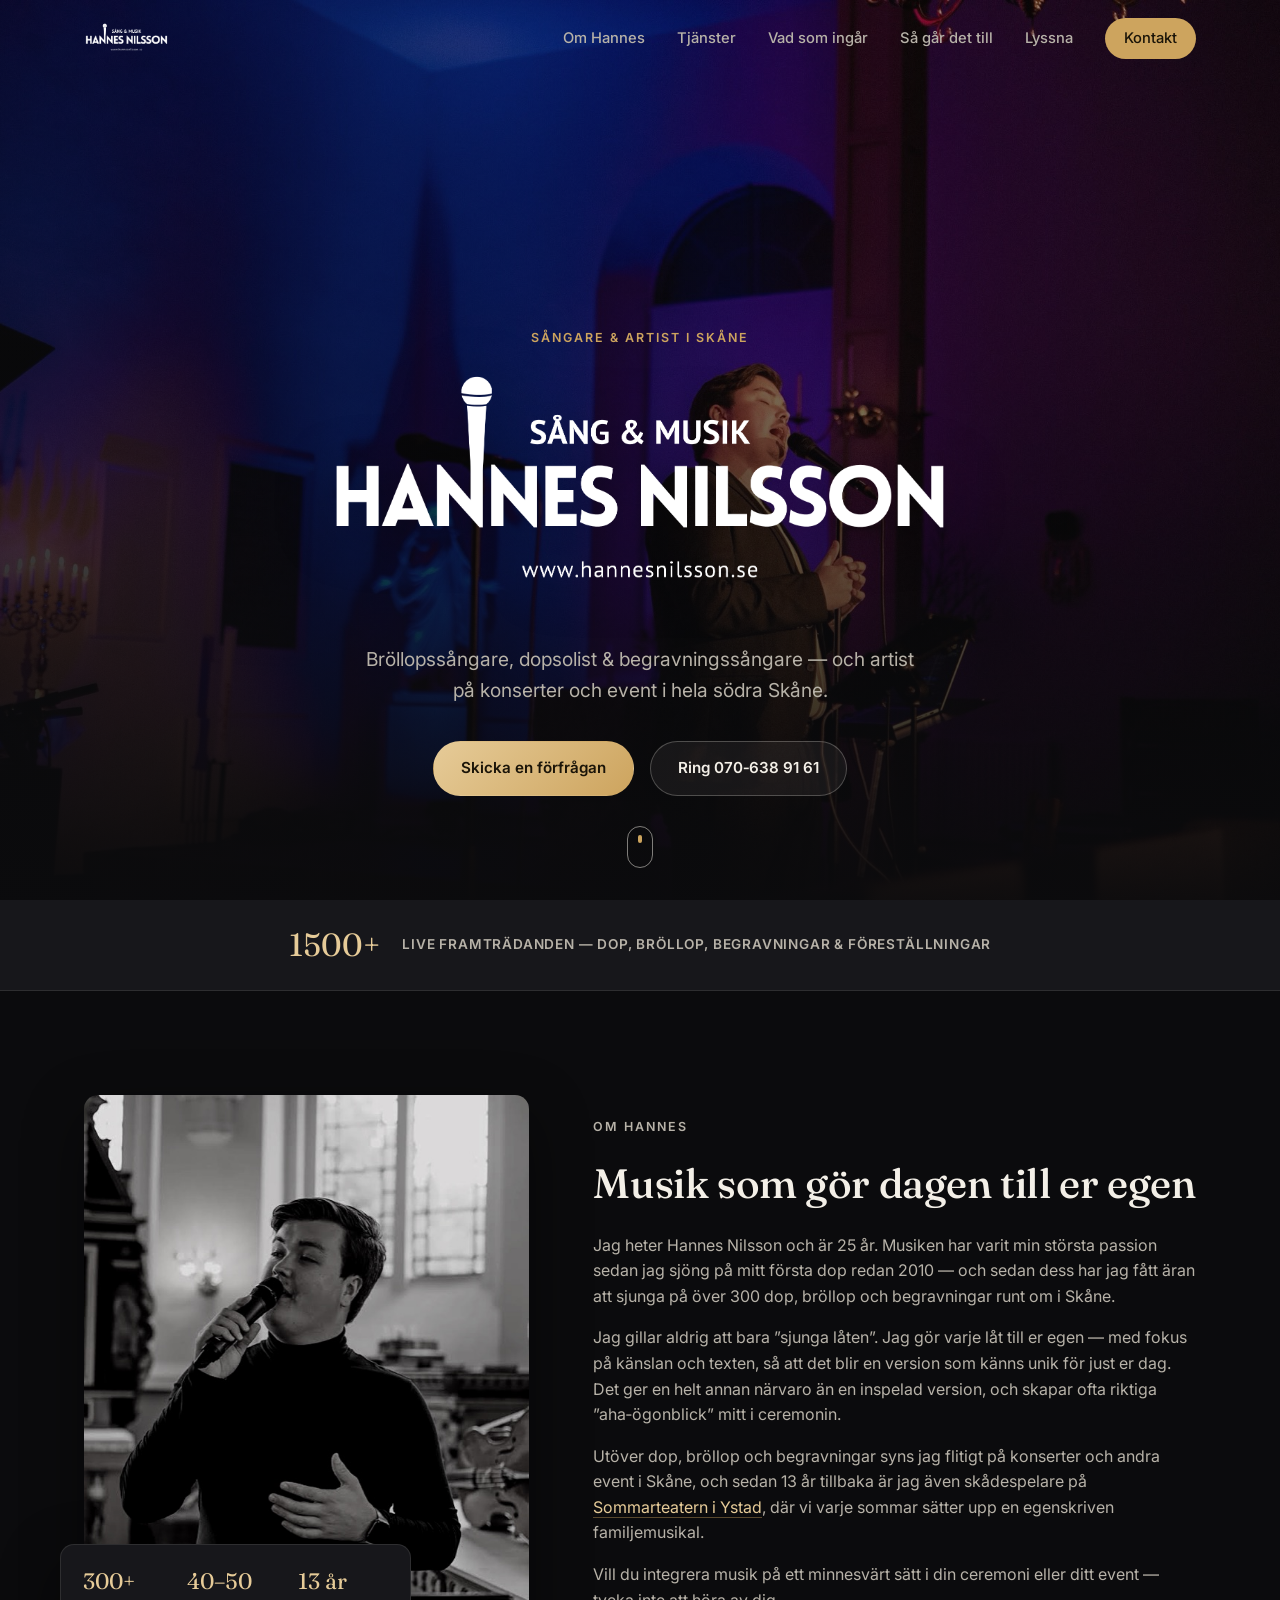
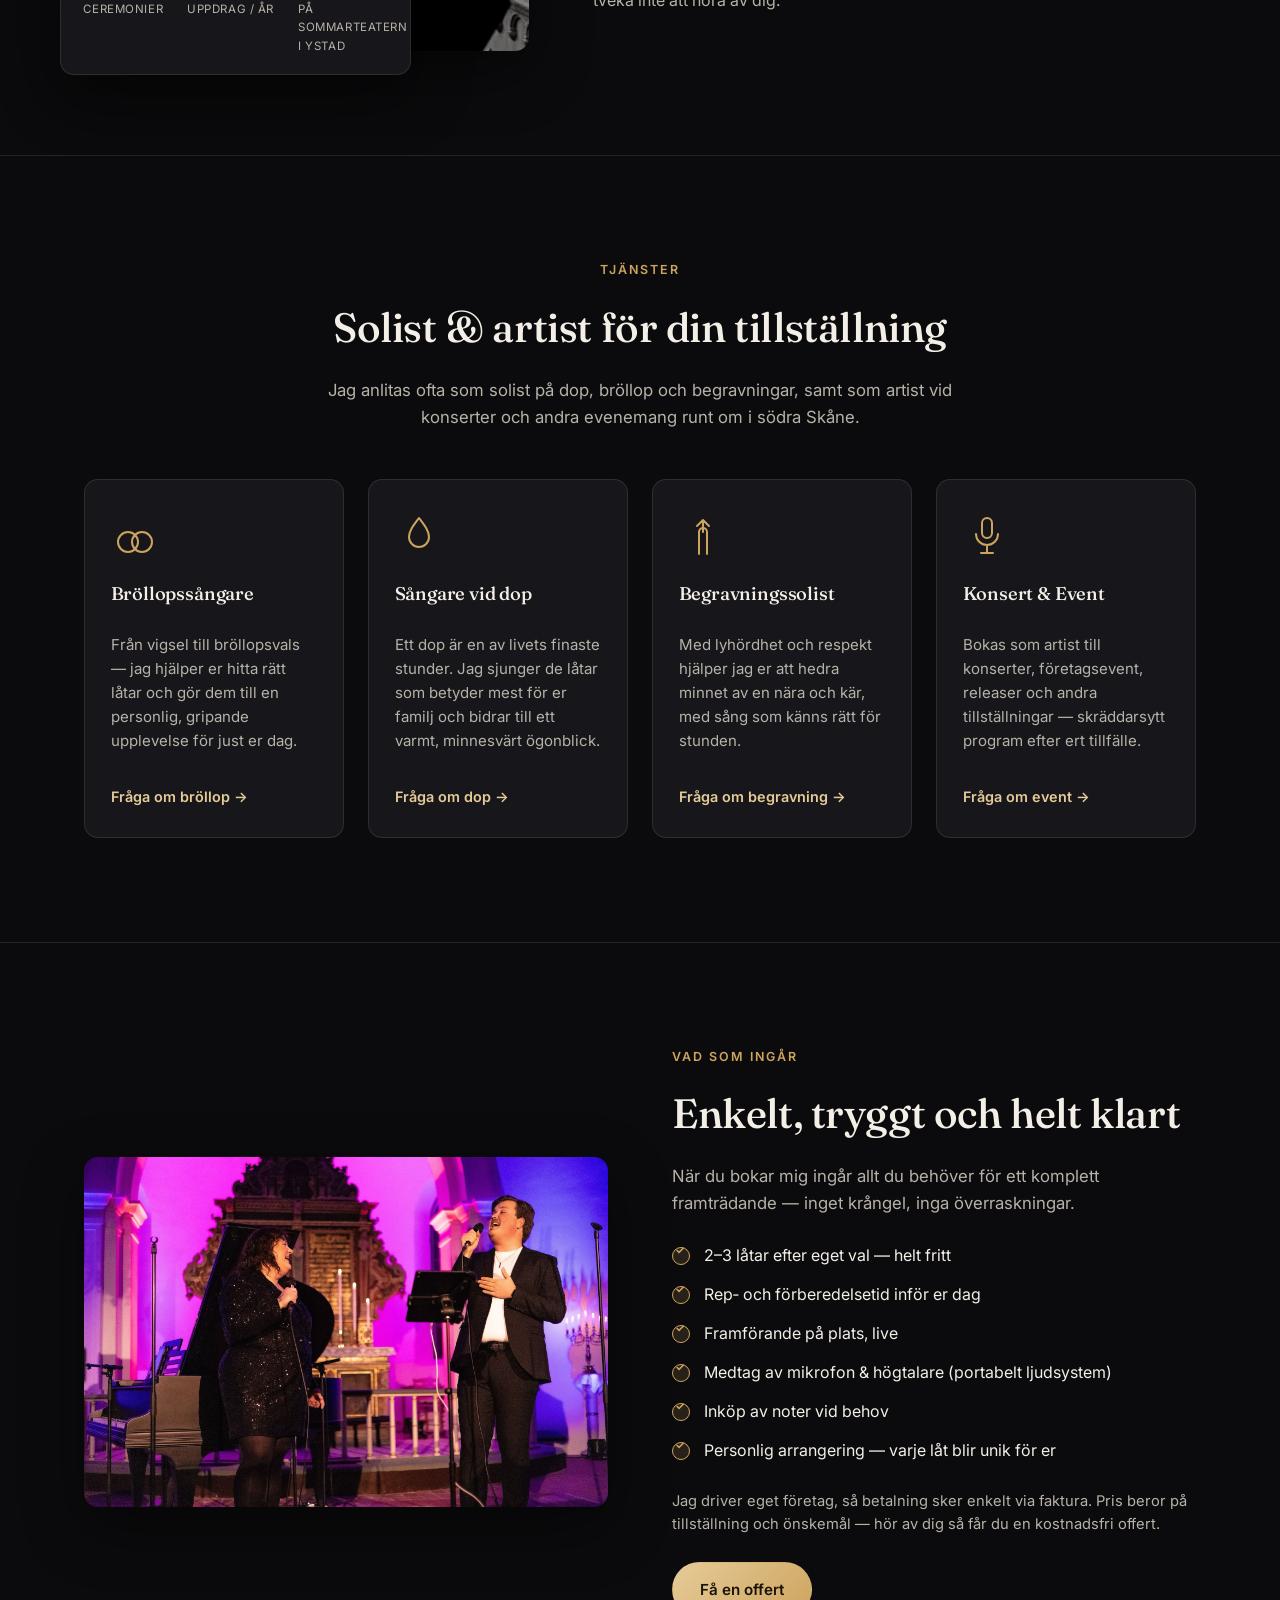
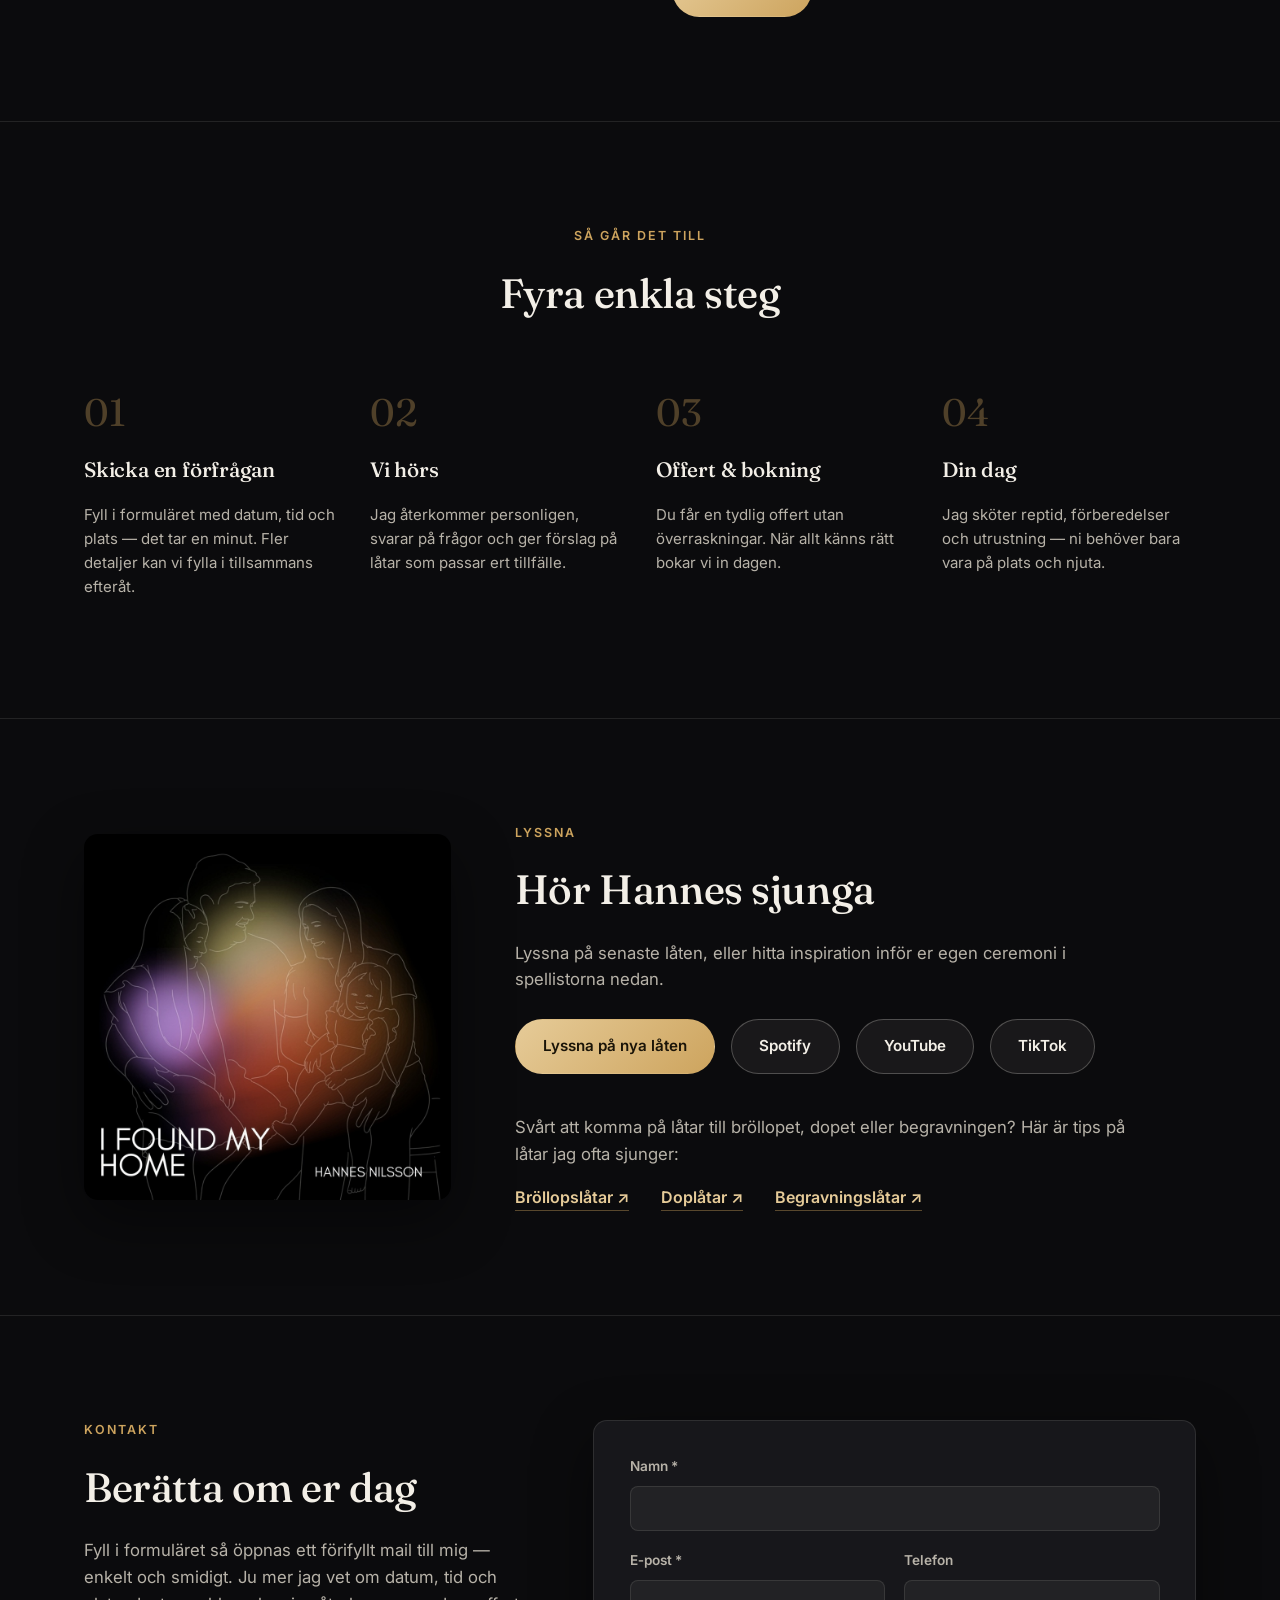
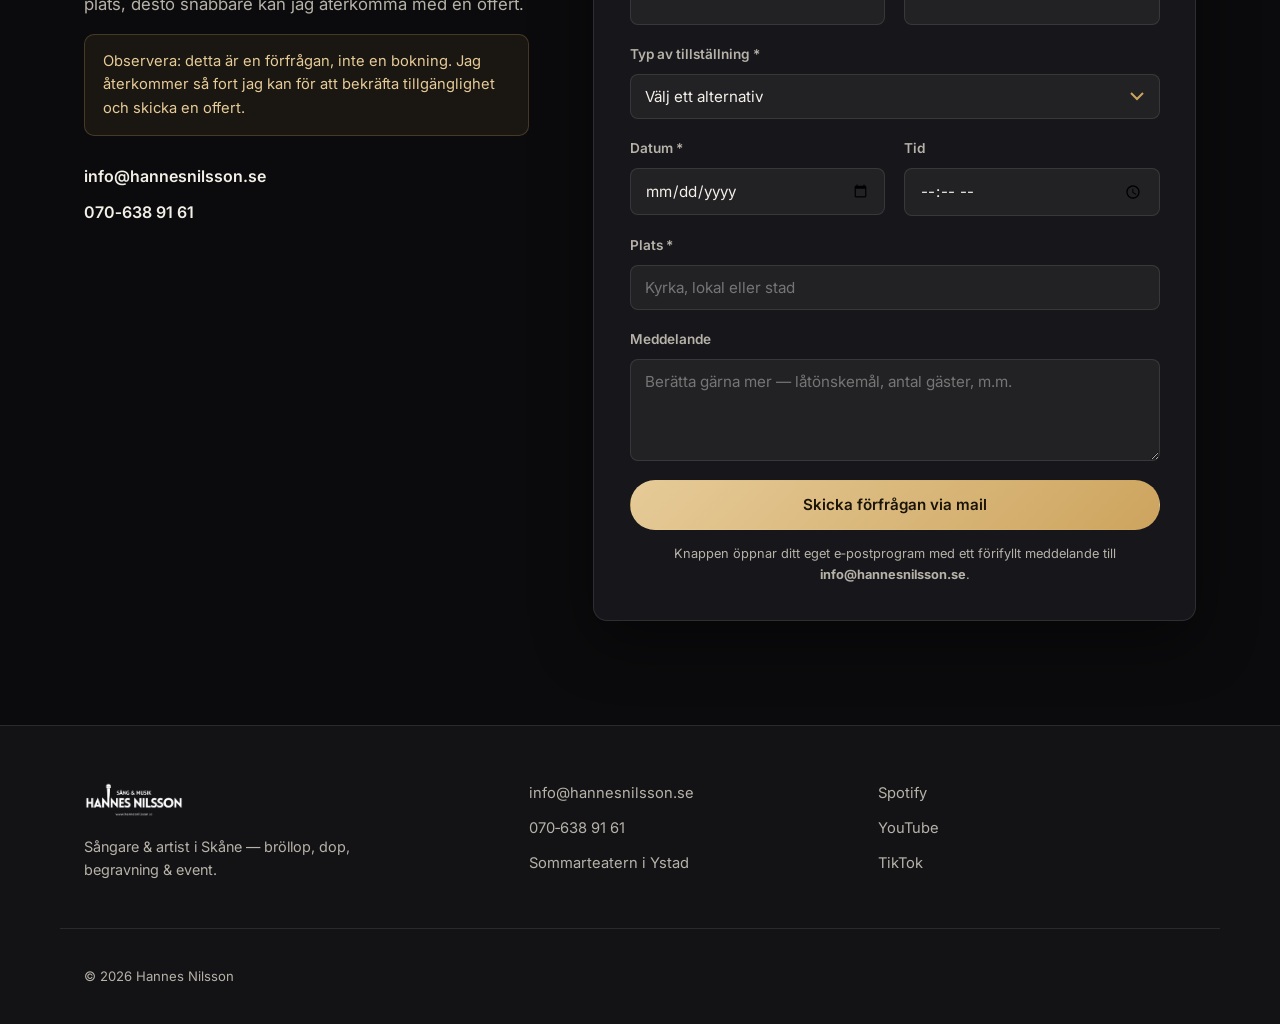
==== index.html @ 22286136 "sidan" ====
<!doctype html>
<html lang="sv">
<head>
<meta charset="UTF-8">
<meta name="viewport" content="width=device-width, initial-scale=1">
<title>Hannes Nilsson — Bröllopssångare, dopsolist &amp; begravningssångare i Skåne</title>
<meta name="description" content="Hannes Nilsson är sångare och artist i Skåne. Anlitas som solist vid bröllop, dop och begravning samt som artist på konserter och event. Hör av dig för en kostnadsfri offert.">
<meta property="og:title" content="Hannes Nilsson — Sångare &amp; Artist">
<meta property="og:description" content="Bröllopssångare, dopsolist &amp; begravningssångare i Skåne. Skicka en förfrågan idag.">
<meta property="og:type" content="website">
<meta property="og:image" content="assets/img/hero-solo.jpg">
<link rel="icon" href="data:,">
<link rel="preconnect" href="https://fonts.googleapis.com">
<link rel="preconnect" href="https://fonts.gstatic.com" crossorigin>
<link href="https://fonts.googleapis.com/css2?family=Fraunces:ital,opsz,wght@0,9..144,400;0,9..144,500;0,9..144,600;1,9..144,500&family=Inter:wght@400;500;600;700&display=swap" rel="stylesheet">
<link rel="stylesheet" href="css/style.css">
</head>
<body>

<header class="site-header" id="siteHeader">
  <div class="container header-inner">
    <a href="#top" class="brand">
      <img src="assets/logo/logo-horizontal-white.png" alt="Hannes Nilsson">
    </a>
    <nav class="main-nav" id="mainNav">
      <a href="#om">Om Hannes</a>
      <a href="#tjanster">Tjänster</a>
      <a href="#ingar">Vad som ingår</a>
      <a href="#process">Så går det till</a>
      <a href="#lyssna">Lyssna</a>
      <a href="#kontakt" class="nav-cta">Kontakt</a>
    </nav>
    <button class="nav-toggle" id="navToggle" aria-label="Öppna meny" aria-expanded="false">
      <span></span><span></span><span></span>
    </button>
  </div>
</header>

<main id="top">

  <section class="hero" id="hero">
    <img class="hero-bg" src="assets/img/hero-solo.jpg" alt="Hannes Nilsson sjunger i kyrka">
    <div class="hero-scrim"></div>
    <div class="container hero-inner">
      <p class="eyebrow">Sångare &amp; Artist i Skåne</p>
      <h1 class="hero-logo-wrap"><img class="hero-logo" src="assets/logo/logo-horizontal-white.png" alt="Hannes Nilsson"></h1>
      <p class="hero-lead">Bröllopssångare, dopsolist &amp; begravningssångare — och artist på konserter och event i hela södra Skåne.</p>
      <div class="hero-actions">
        <a href="#kontakt" class="btn btn-primary">Skicka en förfrågan</a>
        <a href="tel:0706389161" class="btn btn-ghost">Ring 070‑638 91 61</a>
      </div>
    </div>
    <a href="#om" class="scroll-cue" aria-label="Scrolla ned">
      <span></span>
    </a>
  </section>

  <section class="stat-banner">
    <div class="container stat-banner-inner">
      <span class="stat-banner-num">1500+</span>
      <span class="stat-banner-text">Live framträdanden — dop, bröllop, begravningar &amp; föreställningar</span>
    </div>
  </section>

  <section class="section about" id="om">
    <div class="container about-grid">
      <div class="about-media">
        <img src="assets/img/portrait-bw.jpg" alt="Porträtt av Hannes Nilsson">
        <div class="about-stats">
          <div class="stat">
            <span class="stat-num">300+</span>
            <span class="stat-label">ceremonier</span>
          </div>
          <div class="stat">
            <span class="stat-num">40–50</span>
            <span class="stat-label">uppdrag / år</span>
          </div>
          <div class="stat">
            <span class="stat-num">13 år</span>
            <span class="stat-label">på Sommarteatern i Ystad</span>
          </div>
        </div>
      </div>
      <div class="about-text">
        <p class="eyebrow">Om Hannes</p>
        <h2>Musik som gör dagen till er egen</h2>
        <p>Jag heter Hannes Nilsson och är 25 år. Musiken har varit min största passion sedan jag sjöng på mitt första dop redan 2010 — och sedan dess har jag fått äran att sjunga på över 300 dop, bröllop och begravningar runt om i Skåne.</p>
        <p>Jag gillar aldrig att bara ”sjunga låten”. Jag gör varje låt till er egen — med fokus på känslan och texten, så att det blir en version som känns unik för just er dag. Det ger en helt annan närvaro än en inspelad version, och skapar ofta riktiga ”aha‑ögonblick” mitt i ceremonin.</p>
        <p>Utöver dop, bröllop och begravningar syns jag flitigt på konserter och andra event i Skåne, och sedan 13 år tillbaka är jag även skådespelare på <a href="http://www.sommarteaternystad.com/" target="_blank" rel="noopener">Sommarteatern i Ystad</a>, där vi varje sommar sätter upp en egenskriven familjemusikal.</p>
        <p>Vill du integrera musik på ett minnesvärt sätt i din ceremoni eller ditt event — tveka inte att höra av dig.</p>
      </div>
    </div>
  </section>

  <section class="section services" id="tjanster">
    <div class="container">
      <p class="eyebrow center">Tjänster</p>
      <h2 class="center">Solist &amp; artist för din tillställning</h2>
      <p class="section-lead center">Jag anlitas ofta som solist på dop, bröllop och begravningar, samt som artist vid konserter och andra evenemang runt om i södra Skåne.</p>

      <div class="service-grid">
        <article class="service-card" data-type="Bröllop">
          <div class="service-icon" aria-hidden="true">
            <svg viewBox="0 0 48 48" fill="none"><circle cx="17" cy="30" r="10" stroke="currentColor" stroke-width="2"/><circle cx="31" cy="30" r="10" stroke="currentColor" stroke-width="2"/></svg>
          </div>
          <h3>Bröllopssångare</h3>
          <p>Från vigsel till bröllopsvals — jag hjälper er hitta rätt låtar och gör dem till en personlig, gripande upplevelse för just er dag.</p>
          <button type="button" class="card-link" data-scroll-type="Bröllop">Fråga om bröllop →</button>
        </article>

        <article class="service-card" data-type="Dop">
          <div class="service-icon" aria-hidden="true">
            <svg viewBox="0 0 48 48" fill="none"><path d="M24 6c6 8 10 13 10 19a10 10 0 1 1-20 0c0-6 4-11 10-19Z" stroke="currentColor" stroke-width="2" stroke-linejoin="round"/></svg>
          </div>
          <h3>Sångare vid dop</h3>
          <p>Ett dop är en av livets finaste stunder. Jag sjunger de låtar som betyder mest för er familj och bidrar till ett varmt, minnesvärt ögonblick.</p>
          <button type="button" class="card-link" data-scroll-type="Dop">Fråga om dop →</button>
        </article>

        <article class="service-card" data-type="Begravning">
          <div class="service-icon" aria-hidden="true">
            <svg viewBox="0 0 48 48" fill="none"><path d="M20 42V20a4 4 0 0 1 8 0v22" stroke="currentColor" stroke-width="2" stroke-linecap="round"/><path d="M24 20V8m0 0 6 6m-6-6-6 6" stroke="currentColor" stroke-width="2" stroke-linecap="round" stroke-linejoin="round"/></svg>
          </div>
          <h3>Begravningssolist</h3>
          <p>Med lyhördhet och respekt hjälper jag er att hedra minnet av en nära och kär, med sång som känns rätt för stunden.</p>
          <button type="button" class="card-link" data-scroll-type="Begravning">Fråga om begravning →</button>
        </article>

        <article class="service-card" data-type="Konsert / Event">
          <div class="service-icon" aria-hidden="true">
            <svg viewBox="0 0 48 48" fill="none"><rect x="19" y="6" width="10" height="20" rx="5" stroke="currentColor" stroke-width="2"/><path d="M13 22a11 11 0 0 0 22 0M24 33v8m-6 0h12" stroke="currentColor" stroke-width="2" stroke-linecap="round"/></svg>
          </div>
          <h3>Konsert &amp; Event</h3>
          <p>Bokas som artist till konserter, företagsevent, releaser och andra tillställningar — skräddarsytt program efter ert tillfälle.</p>
          <button type="button" class="card-link" data-scroll-type="Konsert / Event">Fråga om event →</button>
        </article>
      </div>
    </div>
  </section>

  <section class="section includes" id="ingar">
    <div class="container includes-grid">
      <div class="includes-media">
        <img src="assets/img/hero-duet.jpg" alt="Hannes Nilsson framträder tillsammans med sångerska i kyrka">
      </div>
      <div class="includes-text">
        <p class="eyebrow">Vad som ingår</p>
        <h2>Enkelt, tryggt och helt klart</h2>
        <p class="section-lead">När du bokar mig ingår allt du behöver för ett komplett framträdande — inget krångel, inga överraskningar.</p>
        <ul class="checklist">
          <li>2–3 låtar efter eget val — helt fritt</li>
          <li>Rep‑ och förberedelsetid inför er dag</li>
          <li>Framförande på plats, live</li>
          <li>Medtag av mikrofon &amp; högtalare (portabelt ljudsystem)</li>
          <li>Inköp av noter vid behov</li>
          <li>Personlig arrangering — varje låt blir unik för er</li>
        </ul>
        <p class="fine-note">Jag driver eget företag, så betalning sker enkelt via faktura. Pris beror på tillställning och önskemål — hör av dig så får du en kostnadsfri offert.</p>
        <a href="#kontakt" class="btn btn-primary">Få en offert</a>
      </div>
    </div>
  </section>

  <section class="section process" id="process">
    <div class="container">
      <p class="eyebrow center">Så går det till</p>
      <h2 class="center">Fyra enkla steg</h2>
      <div class="process-grid">
        <div class="process-step">
          <span class="step-num">01</span>
          <h3>Skicka en förfrågan</h3>
          <p>Fyll i formuläret med datum, tid och plats — det tar en minut. Fler detaljer kan vi fylla i tillsammans efteråt.</p>
        </div>
        <div class="process-step">
          <span class="step-num">02</span>
          <h3>Vi hörs</h3>
          <p>Jag återkommer personligen, svarar på frågor och ger förslag på låtar som passar ert tillfälle.</p>
        </div>
        <div class="process-step">
          <span class="step-num">03</span>
          <h3>Offert &amp; bokning</h3>
          <p>Du får en tydlig offert utan överraskningar. När allt känns rätt bokar vi in dagen.</p>
        </div>
        <div class="process-step">
          <span class="step-num">04</span>
          <h3>Din dag</h3>
          <p>Jag sköter reptid, förberedelser och utrustning — ni behöver bara vara på plats och njuta.</p>
        </div>
      </div>
    </div>
  </section>

  <section class="section music" id="lyssna">
    <div class="container music-grid">
      <div class="music-cover">
        <img src="assets/img/album-cover.jpg" alt="I Found My Home — Hannes Nilsson">
      </div>
      <div class="music-text">
        <p class="eyebrow">Lyssna</p>
        <h2>Hör Hannes sjunga</h2>
        <p class="section-lead">Lyssna på senaste låten, eller hitta inspiration inför er egen ceremoni i spellistorna nedan.</p>
        <div class="music-links">
          <a href="https://ffm.to/i-found-my-home-" target="_blank" rel="noopener" class="btn btn-primary">Lyssna på nya låten</a>
          <a href="https://open.spotify.com/artist/4BUdd2lfVuSGVn6GYy07Is" target="_blank" rel="noopener" class="btn btn-ghost">Spotify</a>
          <a href="https://www.youtube.com/@HannesNilsson00/videos" target="_blank" rel="noopener" class="btn btn-ghost">YouTube</a>
          <a href="https://www.tiktok.com/@hannesnilsson20" target="_blank" rel="noopener" class="btn btn-ghost">TikTok</a>
        </div>

        <p class="section-lead" style="margin-top:2.5rem">Svårt att komma på låtar till bröllopet, dopet eller begravningen? Här är tips på låtar jag ofta sjunger:</p>
        <div class="playlist-links">
          <a href="https://open.spotify.com/playlist/3ad7R1jEEDEJs330SldKI5" target="_blank" rel="noopener">Bröllopslåtar ↗</a>
          <a href="https://open.spotify.com/playlist/5GzSpAzkr5sIXvFxuTjvmX" target="_blank" rel="noopener">Doplåtar ↗</a>
          <a href="https://open.spotify.com/playlist/5LZJmW4S07mraoAFjIUfoR" target="_blank" rel="noopener">Begravningslåtar ↗</a>
        </div>
      </div>
    </div>
  </section>

  <section class="section contact" id="kontakt">
    <div class="container contact-grid">
      <div class="contact-info">
        <p class="eyebrow">Kontakt</p>
        <h2>Berätta om er dag</h2>
        <p class="section-lead">Fyll i formuläret så öppnas ett förifyllt mail till mig — enkelt och smidigt. Ju mer jag vet om datum, tid och plats, desto snabbare kan jag återkomma med en offert.</p>
        <p class="request-note">Observera: detta är en förfrågan, inte en bokning. Jag återkommer så fort jag kan för att bekräfta tillgänglighet och skicka en offert.</p>

        <div class="contact-direct">
          <a href="mailto:info@hannesnilsson.se">info@hannesnilsson.se</a>
          <a href="tel:0706389161">070‑638 91 61</a>
        </div>
      </div>

      <form class="contact-form" id="contactForm" novalidate>
        <div class="form-row">
          <label for="fname">Namn *</label>
          <input type="text" id="fname" name="name" required autocomplete="name">
        </div>
        <div class="form-row two-col">
          <div>
            <label for="femail">E‑post *</label>
            <input type="email" id="femail" name="email" required autocomplete="email">
          </div>
          <div>
            <label for="fphone">Telefon</label>
            <input type="tel" id="fphone" name="phone" autocomplete="tel">
          </div>
        </div>
        <div class="form-row">
          <label for="ftype">Typ av tillställning *</label>
          <select id="ftype" name="type" required>
            <option value="" disabled selected>Välj ett alternativ</option>
            <option value="Bröllop">Bröllop</option>
            <option value="Dop">Dop</option>
            <option value="Begravning">Begravning</option>
            <option value="Konsert / Event">Konsert / Event</option>
            <option value="Annat">Annat</option>
          </select>
        </div>
        <div class="form-row two-col">
          <div>
            <label for="fdate">Datum *</label>
            <input type="date" id="fdate" name="date" required>
          </div>
          <div>
            <label for="ftime">Tid</label>
            <input type="time" id="ftime" name="time">
          </div>
        </div>
        <div class="form-row">
          <label for="fplace">Plats *</label>
          <input type="text" id="fplace" name="place" placeholder="Kyrka, lokal eller stad" required>
        </div>
        <div class="form-row">
          <label for="fmessage">Meddelande</label>
          <textarea id="fmessage" name="message" rows="4" placeholder="Berätta gärna mer — låtönskemål, antal gäster, m.m."></textarea>
        </div>
        <button type="submit" class="btn btn-primary btn-block">Skicka förfrågan via mail</button>
        <p class="form-fine">Knappen öppnar ditt eget e‑postprogram med ett förifyllt meddelande till <strong>info@hannesnilsson.se</strong>.</p>
      </form>
    </div>
  </section>

</main>

<footer class="site-footer">
  <div class="container footer-inner">
    <div class="footer-brand">
      <img class="footer-logo" src="assets/logo/logo-horizontal-white.png" alt="Hannes Nilsson">
      <p>Sångare &amp; artist i Skåne — bröllop, dop, begravning &amp; event.</p>
    </div>
    <div class="footer-links">
      <a href="mailto:info@hannesnilsson.se">info@hannesnilsson.se</a>
      <a href="tel:0706389161">070‑638 91 61</a>
      <a href="http://www.sommarteaternystad.com/" target="_blank" rel="noopener">Sommarteatern i Ystad</a>
    </div>
    <div class="footer-social">
      <a href="https://open.spotify.com/artist/4BUdd2lfVuSGVn6GYy07Is" target="_blank" rel="noopener">Spotify</a>
      <a href="https://www.youtube.com/@HannesNilsson00/videos" target="_blank" rel="noopener">YouTube</a>
      <a href="https://www.tiktok.com/@hannesnilsson20" target="_blank" rel="noopener">TikTok</a>
    </div>
  </div>
  <div class="container footer-bottom">
    <p>&copy; <span id="year"></span> Hannes Nilsson</p>
  </div>
</footer>

<script src="js/main.js"></script>
</body>
</html>
---- css/style.css ----
/* ---------- Tokens ---------- */
:root{
  --bg: #0b0b0d;
  --bg-alt: #131316;
  --panel: #17171b;
  --text: #f3efe7;
  --text-muted: #b7b2a8;
  --gold: #cda45e;
  --gold-soft: #e6cb98;
  --line: rgba(243,239,231,0.1);
  --shadow: 0 20px 60px rgba(0,0,0,0.45);
  --radius: 14px;
  --serif: "Fraunces", Georgia, serif;
  --sans: "Inter", -apple-system, BlinkMacSystemFont, "Segoe UI", sans-serif;
  --maxw: 1160px;
}

@media (prefers-color-scheme: light){
  :root:not([data-theme="dark"]){ }
}

*,*::before,*::after{ box-sizing: border-box; }
html{ scroll-behavior: smooth; }
body{
  margin:0;
  background: var(--bg);
  color: var(--text);
  font-family: var(--sans);
  font-size: 16px;
  line-height: 1.6;
  -webkit-font-smoothing: antialiased;
}
img{ max-width:100%; display:block; }
a{ color: inherit; text-decoration: none; }
ul{ margin:0; padding:0; list-style:none; }
button{ font-family: inherit; cursor:pointer; }

.container{
  max-width: var(--maxw);
  margin: 0 auto;
  padding: 0 24px;
}

.eyebrow{
  font-family: var(--sans);
  text-transform: uppercase;
  letter-spacing: 0.16em;
  font-size: 0.78rem;
  font-weight: 600;
  color: var(--gold);
  margin: 0 0 0.9rem;
}
.eyebrow.center{ text-align:center; }
.center{ text-align:center; }

h1,h2,h3{
  font-family: var(--serif);
  font-weight: 500;
  color: var(--text);
  margin: 0 0 1rem;
  letter-spacing: -0.01em;
}
h2{ font-size: clamp(1.9rem, 3.2vw, 2.6rem); }
h3{ font-size: 1.3rem; }

.section-lead{
  color: var(--text-muted);
  max-width: 640px;
  font-size: 1.05rem;
}
.section-lead.center{ margin-left:auto; margin-right:auto; }

.section{ padding: 6.5rem 0; position: relative; }
.section + .section{ border-top: 1px solid var(--line); }

/* ---------- Buttons ---------- */
.btn{
  display: inline-flex;
  align-items: center;
  justify-content: center;
  gap: 0.5rem;
  padding: 0.9rem 1.7rem;
  border-radius: 999px;
  font-weight: 600;
  font-size: 0.95rem;
  border: 1px solid transparent;
  transition: transform 0.2s ease, background 0.2s ease, border-color 0.2s ease, color .2s ease;
  white-space: nowrap;
}
.btn-primary{
  background: linear-gradient(135deg, var(--gold-soft), var(--gold));
  color: #1a1408;
}
.btn-primary:hover{ transform: translateY(-2px); }
.btn-ghost{
  background: rgba(243,239,231,0.06);
  border-color: rgba(243,239,231,0.25);
  color: var(--text);
}
.btn-ghost:hover{ border-color: var(--gold); color: var(--gold-soft); }
.btn-block{ width:100%; }

/* ---------- Header ---------- */
.site-header{
  position: fixed;
  top:0; left:0; right:0;
  z-index: 500;
  padding: 18px 0;
  transition: background 0.3s ease, padding 0.3s ease, backdrop-filter .3s ease;
}
.site-header.scrolled{
  background: rgba(11,11,13,0.85);
  backdrop-filter: blur(10px);
  padding: 12px 0;
  border-bottom: 1px solid var(--line);
}
.header-inner{
  display:flex;
  align-items:center;
  justify-content: space-between;
}
.brand{
  display: flex;
  align-items: center;
}
.brand img{
  height: 34px;
  width: auto;
  display: block;
}
.main-nav{
  display:flex;
  align-items:center;
  gap: 2rem;
}
.main-nav a{
  font-size: 0.92rem;
  font-weight: 500;
  color: var(--text-muted);
  transition: color .2s ease;
}
.main-nav a:hover{ color: var(--text); }
.main-nav a.nav-cta{
  color: #1a1408;
  background: var(--gold);
  padding: 0.55rem 1.2rem;
  border-radius: 999px;
}
.main-nav a.nav-cta:hover{ color:#1a1408; opacity: .9; }

.nav-toggle{
  display:none;
  flex-direction: column;
  gap: 5px;
  background: none;
  border: none;
  padding: 8px;
}
.nav-toggle span{
  width: 22px; height:2px; background: var(--text);
  transition: transform .25s ease, opacity .25s ease;
}

/* ---------- Hero ---------- */
.hero{
  position: relative;
  min-height: 100svh;
  display:flex;
  align-items:flex-end;
  overflow:hidden;
}
.hero-bg{
  position:absolute; inset:0;
  width:100%; height:100%;
  object-fit: cover;
  object-position: center 30%;
}
.hero-scrim{
  position:absolute; inset:0;
  background:
    linear-gradient(0deg, rgba(11,11,13,0.97) 0%, rgba(11,11,13,0.55) 45%, rgba(11,11,13,0.35) 100%),
    linear-gradient(90deg, rgba(11,11,13,0.5) 0%, rgba(11,11,13,0.1) 60%);
}
.hero-inner{
  position: relative;
  padding-bottom: 6.5rem;
  padding-top: 8rem;
  max-width: 760px;
  margin: 0 auto;
  text-align: center;
}
.hero-logo-wrap{
  margin: 0 0 1.6rem;
  line-height: 0;
}
.hero-logo{
  width: min(640px, 82vw);
  height: auto;
  margin: 0 auto;
  filter: drop-shadow(0 6px 30px rgba(0,0,0,0.35));
}
.hero-lead{
  font-size: 1.2rem;
  color: var(--text-muted);
  max-width: 560px;
  margin: 0 auto 2.2rem;
}
.hero-actions{
  display:flex; flex-wrap: wrap; gap: 1rem;
  justify-content: center;
}
.scroll-cue{
  position:absolute;
  bottom: 2rem; left: 50%;
  transform: translateX(-50%);
  width: 26px; height: 42px;
  border: 1.5px solid rgba(243,239,231,0.5);
  border-radius: 20px;
}
.scroll-cue span{
  position:absolute; top:8px; left:50%;
  width:4px; height:8px;
  background: var(--gold);
  border-radius: 3px;
  transform: translateX(-50%);
  animation: scrollcue 1.8s ease infinite;
}
@keyframes scrollcue{
  0%{ opacity:1; transform: translate(-50%,0); }
  70%{ opacity:0; transform: translate(-50%,14px); }
  100%{ opacity:0; transform: translate(-50%,0); }
}

/* ---------- Stat banner ---------- */
.stat-banner{
  background: var(--panel);
  border-bottom: 1px solid var(--line);
  padding: 1.8rem 0;
}
.stat-banner-inner{
  display: flex;
  align-items: center;
  justify-content: center;
  gap: 1.1rem 1.4rem;
  flex-wrap: wrap;
  text-align: center;
}
.stat-banner-num{
  font-family: var(--serif);
  font-size: 2rem;
  color: var(--gold-soft);
  line-height: 1;
}
.stat-banner-text{
  color: var(--text-muted);
  font-size: 0.85rem;
  font-weight: 600;
  text-transform: uppercase;
  letter-spacing: 0.06em;
}

/* ---------- About ---------- */
.about-grid{
  display:grid;
  grid-template-columns: 0.85fr 1.15fr;
  gap: 4rem;
  align-items:center;
}
.about-media{ position: relative; }
.about-media img{
  border-radius: var(--radius);
  box-shadow: var(--shadow);
  width:100%;
  aspect-ratio: 4/5;
  object-fit: cover;
}
.about-stats{
  position: absolute;
  left: -1.5rem;
  bottom: -1.5rem;
  background: var(--panel);
  border: 1px solid var(--line);
  border-radius: var(--radius);
  padding: 1.2rem 1.4rem;
  display:flex;
  gap: 1.5rem;
  box-shadow: var(--shadow);
}
.stat{ display:flex; flex-direction:column; }
.stat-num{ font-family: var(--serif); color: var(--gold-soft); font-size: 1.4rem; }
.stat-label{ font-size: 0.72rem; color: var(--text-muted); text-transform: uppercase; letter-spacing: 0.05em; max-width: 90px; }
.about-text p{ color: var(--text-muted); }
.about-text a{ color: var(--gold-soft); border-bottom: 1px solid rgba(205,164,94,0.4); }

/* ---------- Services ---------- */
.service-grid{
  display:grid;
  grid-template-columns: repeat(4, 1fr);
  gap: 1.5rem;
  margin-top: 3rem;
}
.service-card{
  background: var(--panel);
  border: 1px solid var(--line);
  border-radius: var(--radius);
  padding: 2rem 1.6rem;
  display:flex;
  flex-direction: column;
  transition: transform .25s ease, border-color .25s ease;
}
.service-card:hover{ transform: translateY(-6px); border-color: rgba(205,164,94,0.4); }
.service-icon{
  width: 48px; height:48px;
  color: var(--gold);
  margin-bottom: 1.2rem;
}
.service-icon svg{ width:100%; height:100%; }
.service-card h3{ font-size: 1.15rem; margin-bottom: 0.6rem; }
.service-card p{ color: var(--text-muted); font-size: 0.94rem; flex-grow:1; }
.card-link{
  margin-top: 1.2rem;
  background:none; border:none;
  color: var(--gold-soft);
  font-weight: 600;
  font-size: 0.9rem;
  padding: 0;
  text-align:left;
}
.card-link:hover{ color: var(--gold); }

/* ---------- Includes ---------- */
.includes-grid{
  display:grid;
  grid-template-columns: 1fr 1fr;
  gap: 4rem;
  align-items:center;
}
.includes-media img{
  border-radius: var(--radius);
  box-shadow: var(--shadow);
  width:100%;
  aspect-ratio: 3/2;
  object-fit: cover;
  object-position: center;
}
.checklist{ margin: 1.6rem 0; display:flex; flex-direction:column; gap: 0.85rem; }
.checklist li{
  position:relative;
  padding-left: 2rem;
  color: var(--text);
}
.checklist li::before{
  content: "";
  position:absolute; left:0; top: 0.25em;
  width: 18px; height:18px;
  border-radius: 50%;
  background: rgba(205,164,94,0.15);
  border: 1px solid var(--gold);
}
.checklist li::after{
  content: "✓";
  position:absolute; left: 3px; top: -1px;
  color: var(--gold);
  font-size: 0.7rem;
  font-weight: 700;
}
.fine-note{ color: var(--text-muted); font-size: 0.92rem; margin-bottom: 1.6rem; }

/* ---------- Process ---------- */
.process-grid{
  display:grid;
  grid-template-columns: repeat(4, 1fr);
  gap: 2rem;
  margin-top: 3rem;
}
.process-step{ position:relative; padding-top: 0.5rem; }
.step-num{
  display:block;
  font-family: var(--serif);
  font-size: 2.4rem;
  color: rgba(205,164,94,0.35);
  margin-bottom: 0.6rem;
}
.process-step p{ color: var(--text-muted); font-size: 0.94rem; }

/* ---------- Music ---------- */
.music-grid{
  display:grid;
  grid-template-columns: 0.7fr 1.3fr;
  gap: 4rem;
  align-items:center;
}
.music-cover img{
  border-radius: var(--radius);
  box-shadow: var(--shadow);
  aspect-ratio: 1/1;
  object-fit: cover;
}
.music-links{ display:flex; flex-wrap:wrap; gap: 1rem; margin-top: 1.6rem; }
.playlist-links{ display:flex; flex-wrap: wrap; gap: 1.2rem 2rem; margin-top: 1rem; }
.playlist-links a{ color: var(--gold-soft); font-weight: 600; border-bottom: 1px solid rgba(205,164,94,0.4); }
.playlist-links a:hover{ color: var(--gold); }

/* ---------- Contact ---------- */
.contact-grid{
  display:grid;
  grid-template-columns: 0.85fr 1.15fr;
  gap: 4rem;
}
.request-note{
  font-size: 0.92rem;
  color: var(--gold-soft);
  background: rgba(205,164,94,0.08);
  border: 1px solid rgba(205,164,94,0.25);
  border-radius: 10px;
  padding: 0.9rem 1.1rem;
  margin-bottom: 1.8rem;
}
.contact-direct{ display:flex; flex-direction:column; gap: 0.6rem; }
.contact-direct a{ font-weight: 600; color: var(--text); }
.contact-direct a:hover{ color: var(--gold-soft); }

.contact-form{
  background: var(--panel);
  border: 1px solid var(--line);
  border-radius: var(--radius);
  padding: 2.2rem;
  box-shadow: var(--shadow);
}
.form-row{ margin-bottom: 1.2rem; display:flex; flex-direction:column; gap: 0.5rem; }
.form-row.two-col{
  display:grid;
  grid-template-columns: 1fr 1fr;
  gap: 1.2rem;
}
.form-row.two-col > div{ display:flex; flex-direction:column; gap: 0.5rem; }
label{ font-size: 0.85rem; font-weight: 600; color: var(--text-muted); }
input, select, textarea{
  background: rgba(243,239,231,0.05);
  border: 1px solid var(--line);
  border-radius: 8px;
  padding: 0.75rem 0.9rem;
  color: var(--text);
  font-family: inherit;
  font-size: 0.95rem;
  width: 100%;
}
input:focus, select:focus, textarea:focus{
  outline: none;
  border-color: var(--gold);
  background: rgba(243,239,231,0.08);
}
select{ appearance: none; background-image: url("data:image/svg+xml,%3Csvg xmlns='http://www.w3.org/2000/svg' width='14' height='9'%3E%3Cpath d='M1 1l6 6 6-6' stroke='%23cda45e' stroke-width='2' fill='none'/%3E%3C/svg%3E"); background-repeat: no-repeat; background-position: right 0.9rem center; padding-right: 2.2rem; }
textarea{ resize: vertical; min-height: 90px; }
.form-fine{ font-size: 0.8rem; color: var(--text-muted); margin: 0.9rem 0 0; text-align:center; }

/* ---------- Footer ---------- */
.site-footer{ background: var(--bg-alt); border-top: 1px solid var(--line); padding: 3.5rem 0 1.5rem; }
.footer-inner{
  display:grid;
  grid-template-columns: 1.3fr 1fr 1fr;
  gap: 2rem;
  padding-bottom: 2rem;
}
.footer-logo{ height: 40px; width: auto; display: block; }
.footer-brand p{ color: var(--text-muted); font-size: 0.9rem; margin-top: 0.8rem; max-width: 280px; }
.footer-links, .footer-social{ display:flex; flex-direction:column; gap: 0.7rem; }
.footer-links a, .footer-social a{ color: var(--text-muted); font-size: 0.92rem; }
.footer-links a:hover, .footer-social a:hover{ color: var(--gold-soft); }
.footer-bottom{
  border-top: 1px solid var(--line);
  padding-top: 1.5rem;
  font-size: 0.82rem;
  color: var(--text-muted);
}

/* ---------- Responsive ---------- */
@media (max-width: 980px){
  .about-grid, .includes-grid, .music-grid, .contact-grid{ grid-template-columns: 1fr; }
  .includes-media{ order: -1; }
  .service-grid{ grid-template-columns: repeat(2, 1fr); }
  .process-grid{ grid-template-columns: repeat(2, 1fr); }
  .footer-inner{ grid-template-columns: 1fr; }
  .about-stats{ position: static; margin-top: 1.2rem; }
}

@media (max-width: 720px){
  .section{ padding: 4.5rem 0; }
  .main-nav{
    position: fixed;
    top: 0; right: 0;
    height: 100vh;
    width: min(78vw, 320px);
    background: var(--bg-alt);
    flex-direction: column;
    align-items: flex-start;
    justify-content: center;
    gap: 1.6rem;
    padding: 2rem;
    transform: translateX(100%);
    transition: transform .3s ease;
    border-left: 1px solid var(--line);
  }
  .main-nav.open{ transform: translateX(0); }
  .nav-toggle{ display:flex; }
  .nav-toggle.open span:nth-child(1){ transform: translateY(7px) rotate(45deg); }
  .nav-toggle.open span:nth-child(2){ opacity:0; }
  .nav-toggle.open span:nth-child(3){ transform: translateY(-7px) rotate(-45deg); }
  .service-grid{ grid-template-columns: 1fr; }
  .process-grid{ grid-template-columns: 1fr; }
  .form-row.two-col{ grid-template-columns: 1fr; }
  .hero-actions .btn{ width: 100%; }
}
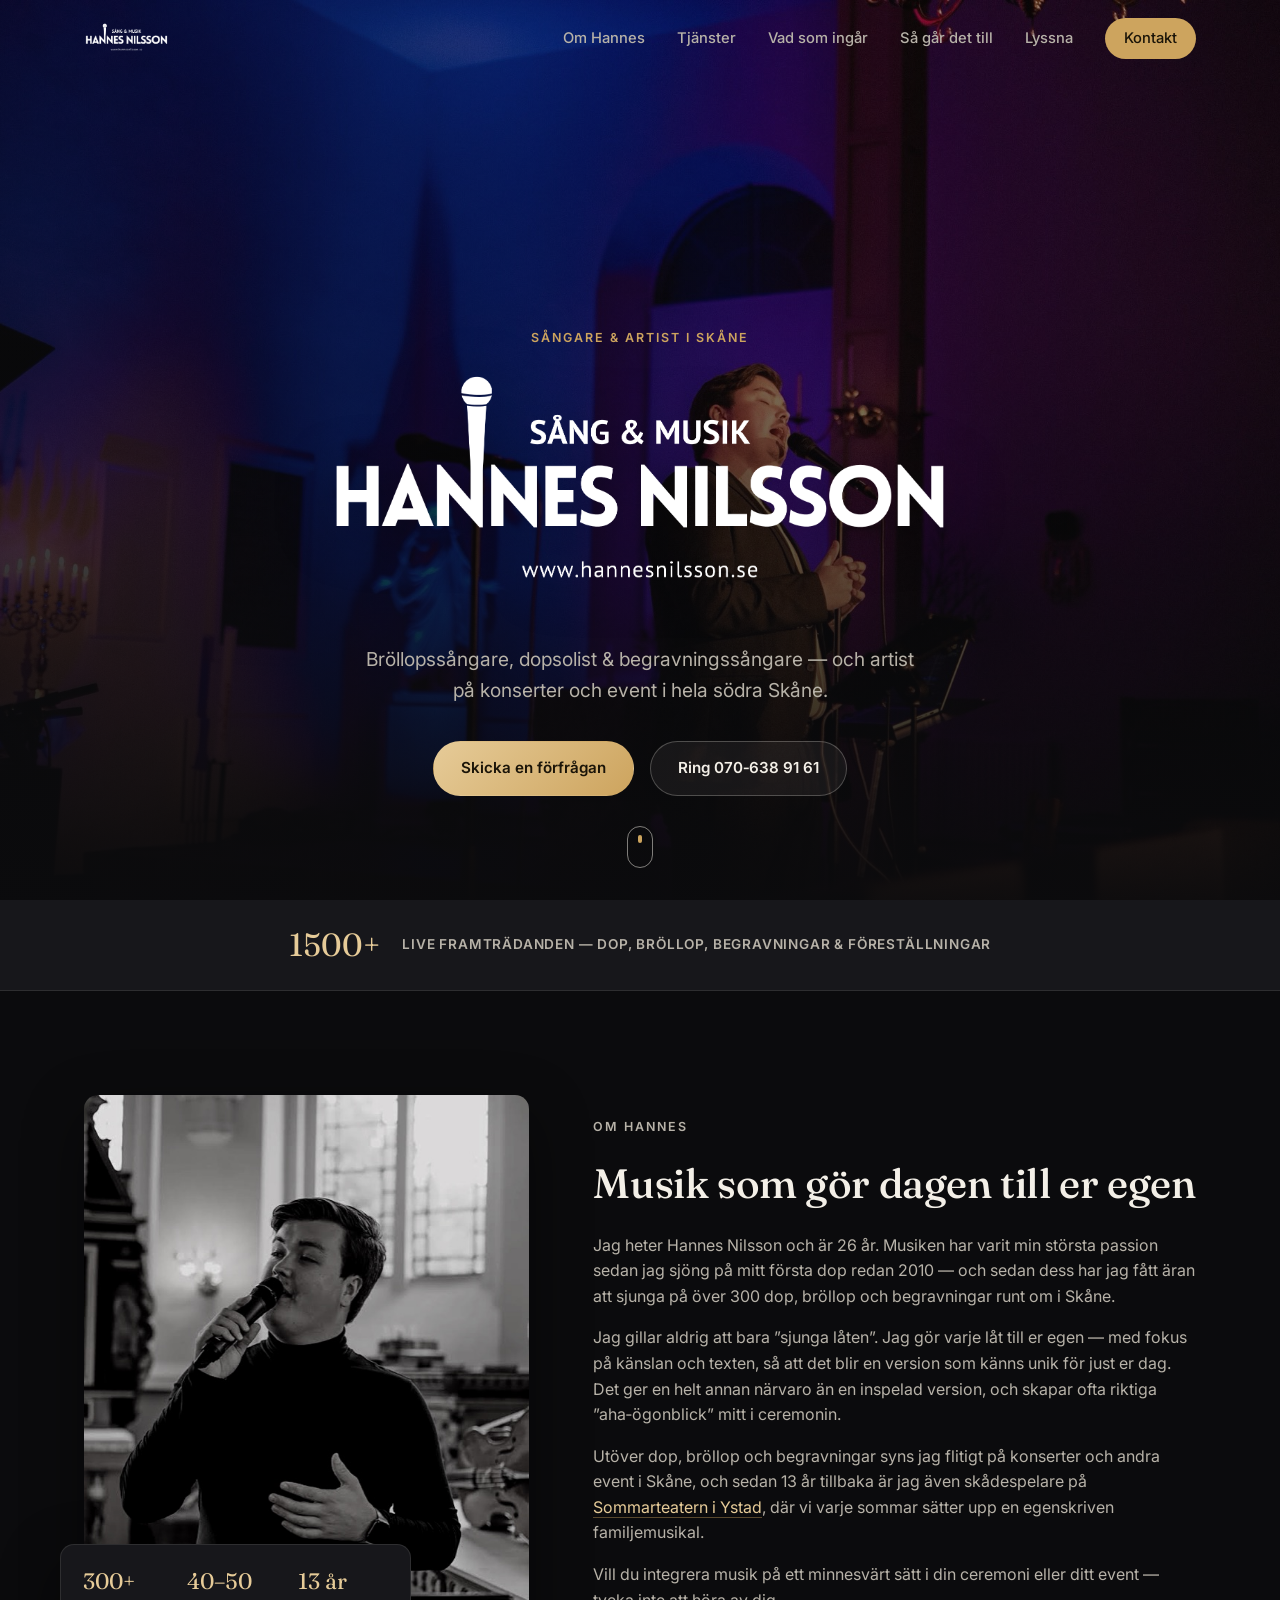
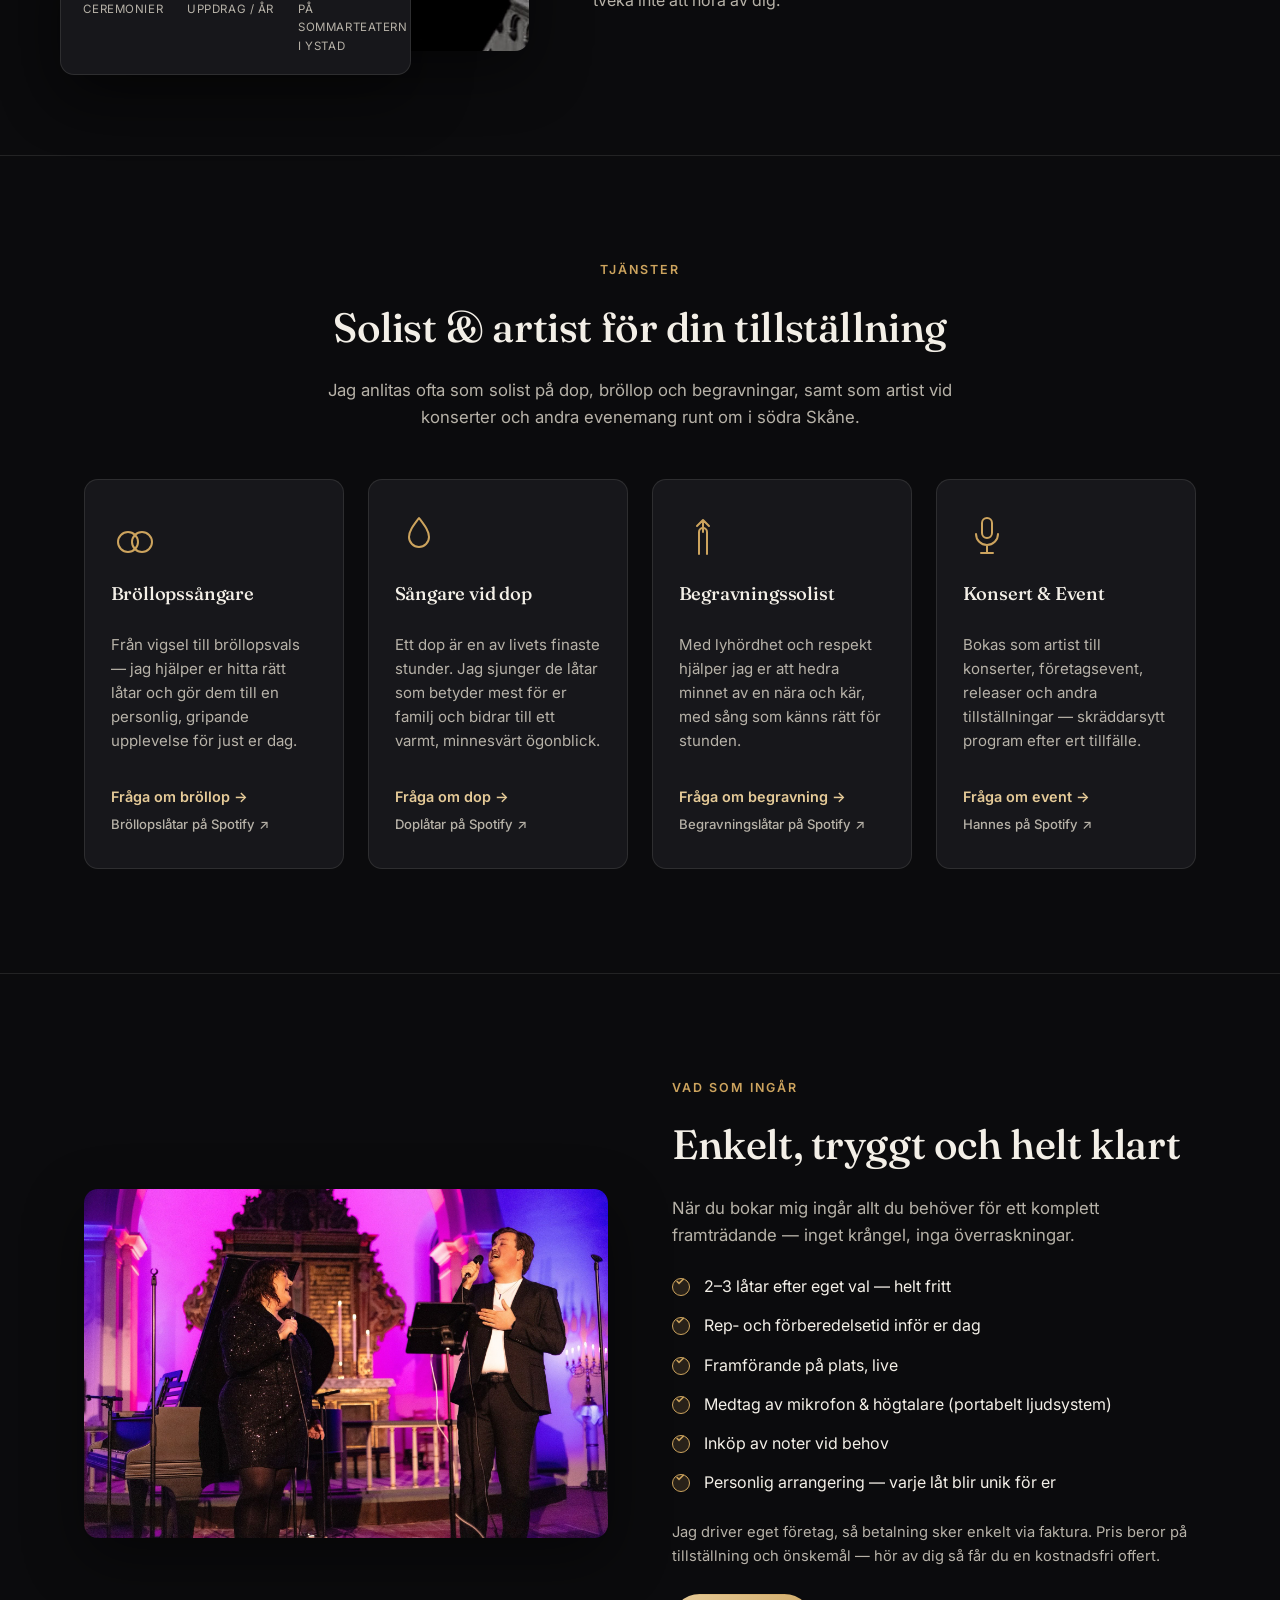
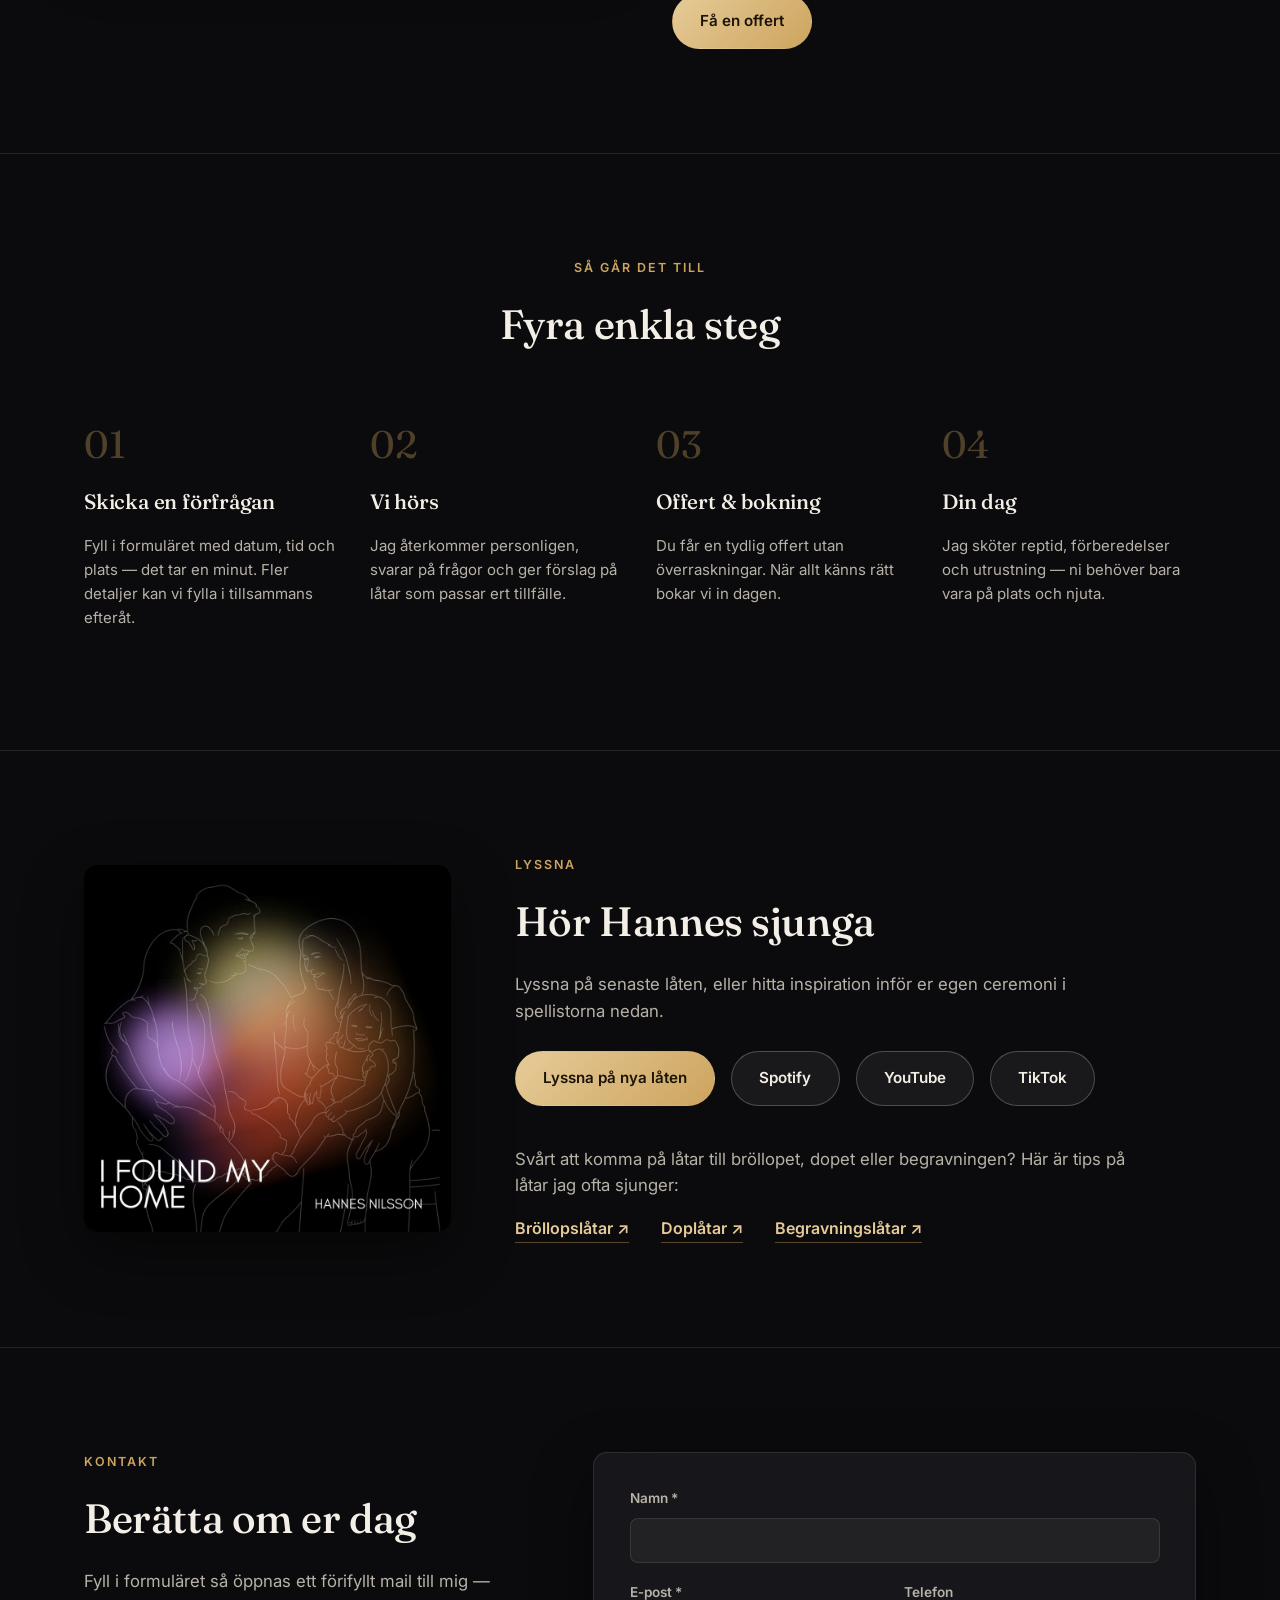
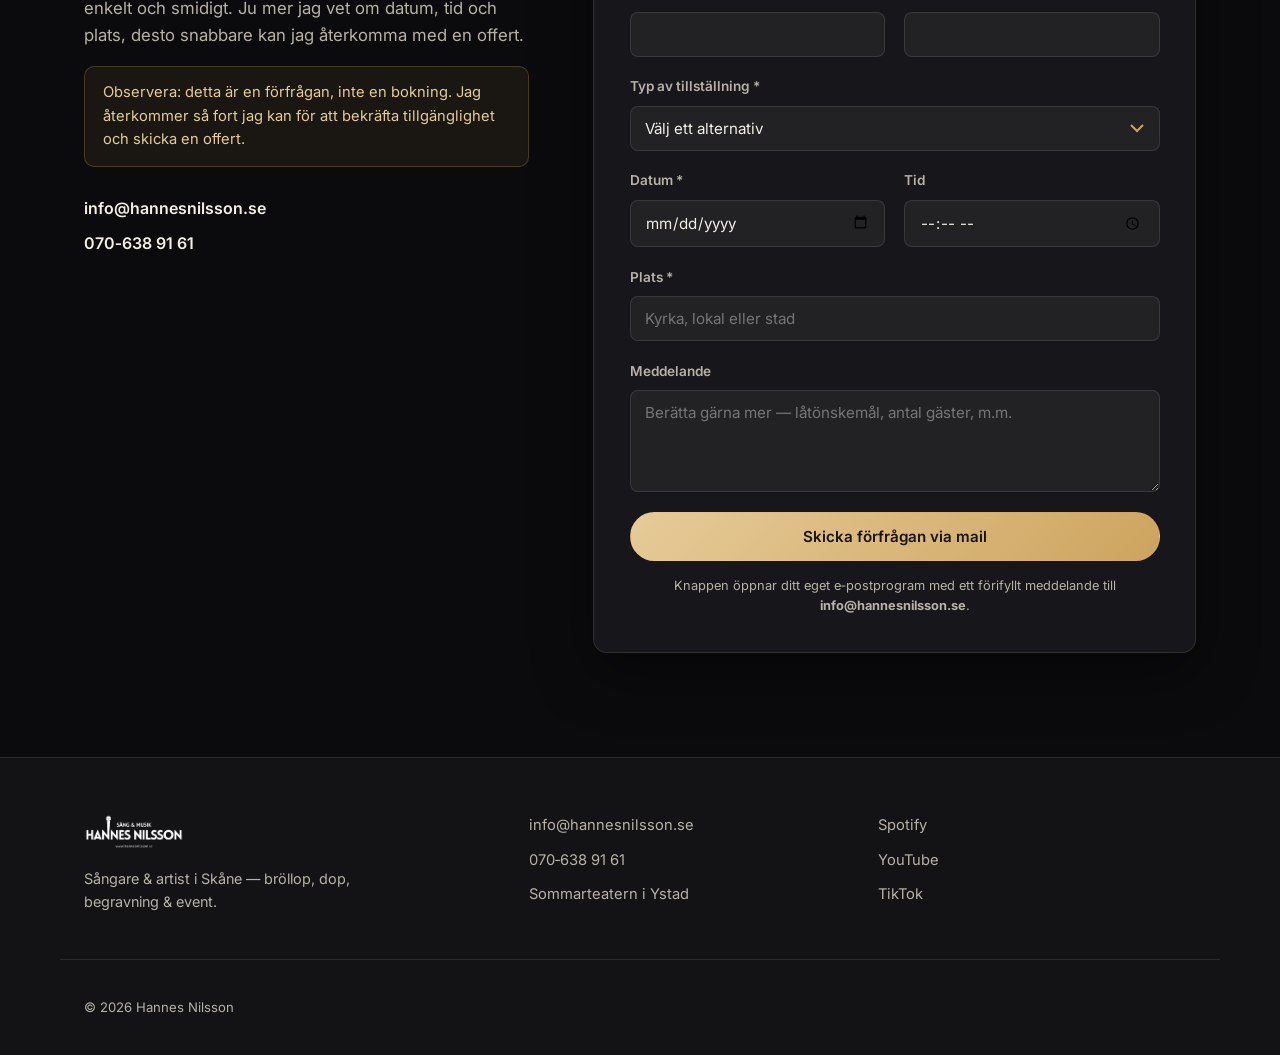
==== commit 23e07d62: "Fix" ====
--- a/index.html
+++ b/index.html
@@ -84,7 +84,7 @@
       <div class="about-text">
         <p class="eyebrow">Om Hannes</p>
         <h2>Musik som gör dagen till er egen</h2>
-        <p>Jag heter Hannes Nilsson och är 25 år. Musiken har varit min största passion sedan jag sjöng på mitt första dop redan 2010 — och sedan dess har jag fått äran att sjunga på över 300 dop, bröllop och begravningar runt om i Skåne.</p>
+        <p>Jag heter Hannes Nilsson och är 26 år. Musiken har varit min största passion sedan jag sjöng på mitt första dop redan 2010 — och sedan dess har jag fått äran att sjunga på över 300 dop, bröllop och begravningar runt om i Skåne.</p>
         <p>Jag gillar aldrig att bara ”sjunga låten”. Jag gör varje låt till er egen — med fokus på känslan och texten, så att det blir en version som känns unik för just er dag. Det ger en helt annan närvaro än en inspelad version, och skapar ofta riktiga ”aha‑ögonblick” mitt i ceremonin.</p>
         <p>Utöver dop, bröllop och begravningar syns jag flitigt på konserter och andra event i Skåne, och sedan 13 år tillbaka är jag även skådespelare på <a href="http://www.sommarteaternystad.com/" target="_blank" rel="noopener">Sommarteatern i Ystad</a>, där vi varje sommar sätter upp en egenskriven familjemusikal.</p>
         <p>Vill du integrera musik på ett minnesvärt sätt i din ceremoni eller ditt event — tveka inte att höra av dig.</p>
@@ -105,7 +105,10 @@
           </div>
           <h3>Bröllopssångare</h3>
           <p>Från vigsel till bröllopsvals — jag hjälper er hitta rätt låtar och gör dem till en personlig, gripande upplevelse för just er dag.</p>
-          <button type="button" class="card-link" data-scroll-type="Bröllop">Fråga om bröllop →</button>
+          <div class="service-links">
+            <button type="button" class="card-link" data-scroll-type="Bröllop">Fråga om bröllop →</button>
+            <a href="https://open.spotify.com/playlist/3ad7R1jEEDEJs330SldKI5" target="_blank" rel="noopener" class="card-spotify">Bröllopslåtar på Spotify ↗</a>
+          </div>
         </article>
 
         <article class="service-card" data-type="Dop">
@@ -114,7 +117,10 @@
           </div>
           <h3>Sångare vid dop</h3>
           <p>Ett dop är en av livets finaste stunder. Jag sjunger de låtar som betyder mest för er familj och bidrar till ett varmt, minnesvärt ögonblick.</p>
-          <button type="button" class="card-link" data-scroll-type="Dop">Fråga om dop →</button>
+          <div class="service-links">
+            <button type="button" class="card-link" data-scroll-type="Dop">Fråga om dop →</button>
+            <a href="https://open.spotify.com/playlist/5GzSpAzkr5sIXvFxuTjvmX" target="_blank" rel="noopener" class="card-spotify">Doplåtar på Spotify ↗</a>
+          </div>
         </article>
 
         <article class="service-card" data-type="Begravning">
@@ -123,7 +129,10 @@
           </div>
           <h3>Begravningssolist</h3>
           <p>Med lyhördhet och respekt hjälper jag er att hedra minnet av en nära och kär, med sång som känns rätt för stunden.</p>
-          <button type="button" class="card-link" data-scroll-type="Begravning">Fråga om begravning →</button>
+          <div class="service-links">
+            <button type="button" class="card-link" data-scroll-type="Begravning">Fråga om begravning →</button>
+            <a href="https://open.spotify.com/playlist/5LZJmW4S07mraoAFjIUfoR" target="_blank" rel="noopener" class="card-spotify">Begravningslåtar på Spotify ↗</a>
+          </div>
         </article>
 
         <article class="service-card" data-type="Konsert / Event">
@@ -132,7 +141,10 @@
           </div>
           <h3>Konsert &amp; Event</h3>
           <p>Bokas som artist till konserter, företagsevent, releaser och andra tillställningar — skräddarsytt program efter ert tillfälle.</p>
-          <button type="button" class="card-link" data-scroll-type="Konsert / Event">Fråga om event →</button>
+          <div class="service-links">
+            <button type="button" class="card-link" data-scroll-type="Konsert / Event">Fråga om event →</button>
+            <a href="https://open.spotify.com/artist/4BUdd2lfVuSGVn6GYy07Is" target="_blank" rel="noopener" class="card-spotify">Hannes på Spotify ↗</a>
+          </div>
         </article>
       </div>
     </div>
--- a/css/style.css
+++ b/css/style.css
@@ -317,8 +317,14 @@
 .service-icon svg{ width:100%; height:100%; }
 .service-card h3{ font-size: 1.15rem; margin-bottom: 0.6rem; }
 .service-card p{ color: var(--text-muted); font-size: 0.94rem; flex-grow:1; }
+.service-links{
+  margin-top: 1.2rem;
+  display: flex;
+  flex-direction: column;
+  align-items: flex-start;
+  gap: 0.6rem;
+}
 .card-link{
-  margin-top: 1.2rem;
   background:none; border:none;
   color: var(--gold-soft);
   font-weight: 600;
@@ -327,6 +333,13 @@
   text-align:left;
 }
 .card-link:hover{ color: var(--gold); }
+.card-spotify{
+  color: var(--text-muted);
+  font-weight: 500;
+  font-size: 0.82rem;
+  border-bottom: 1px solid transparent;
+}
+.card-spotify:hover{ color: var(--gold-soft); border-color: rgba(205,164,94,0.4); }
 
 /* ---------- Includes ---------- */
 .includes-grid{
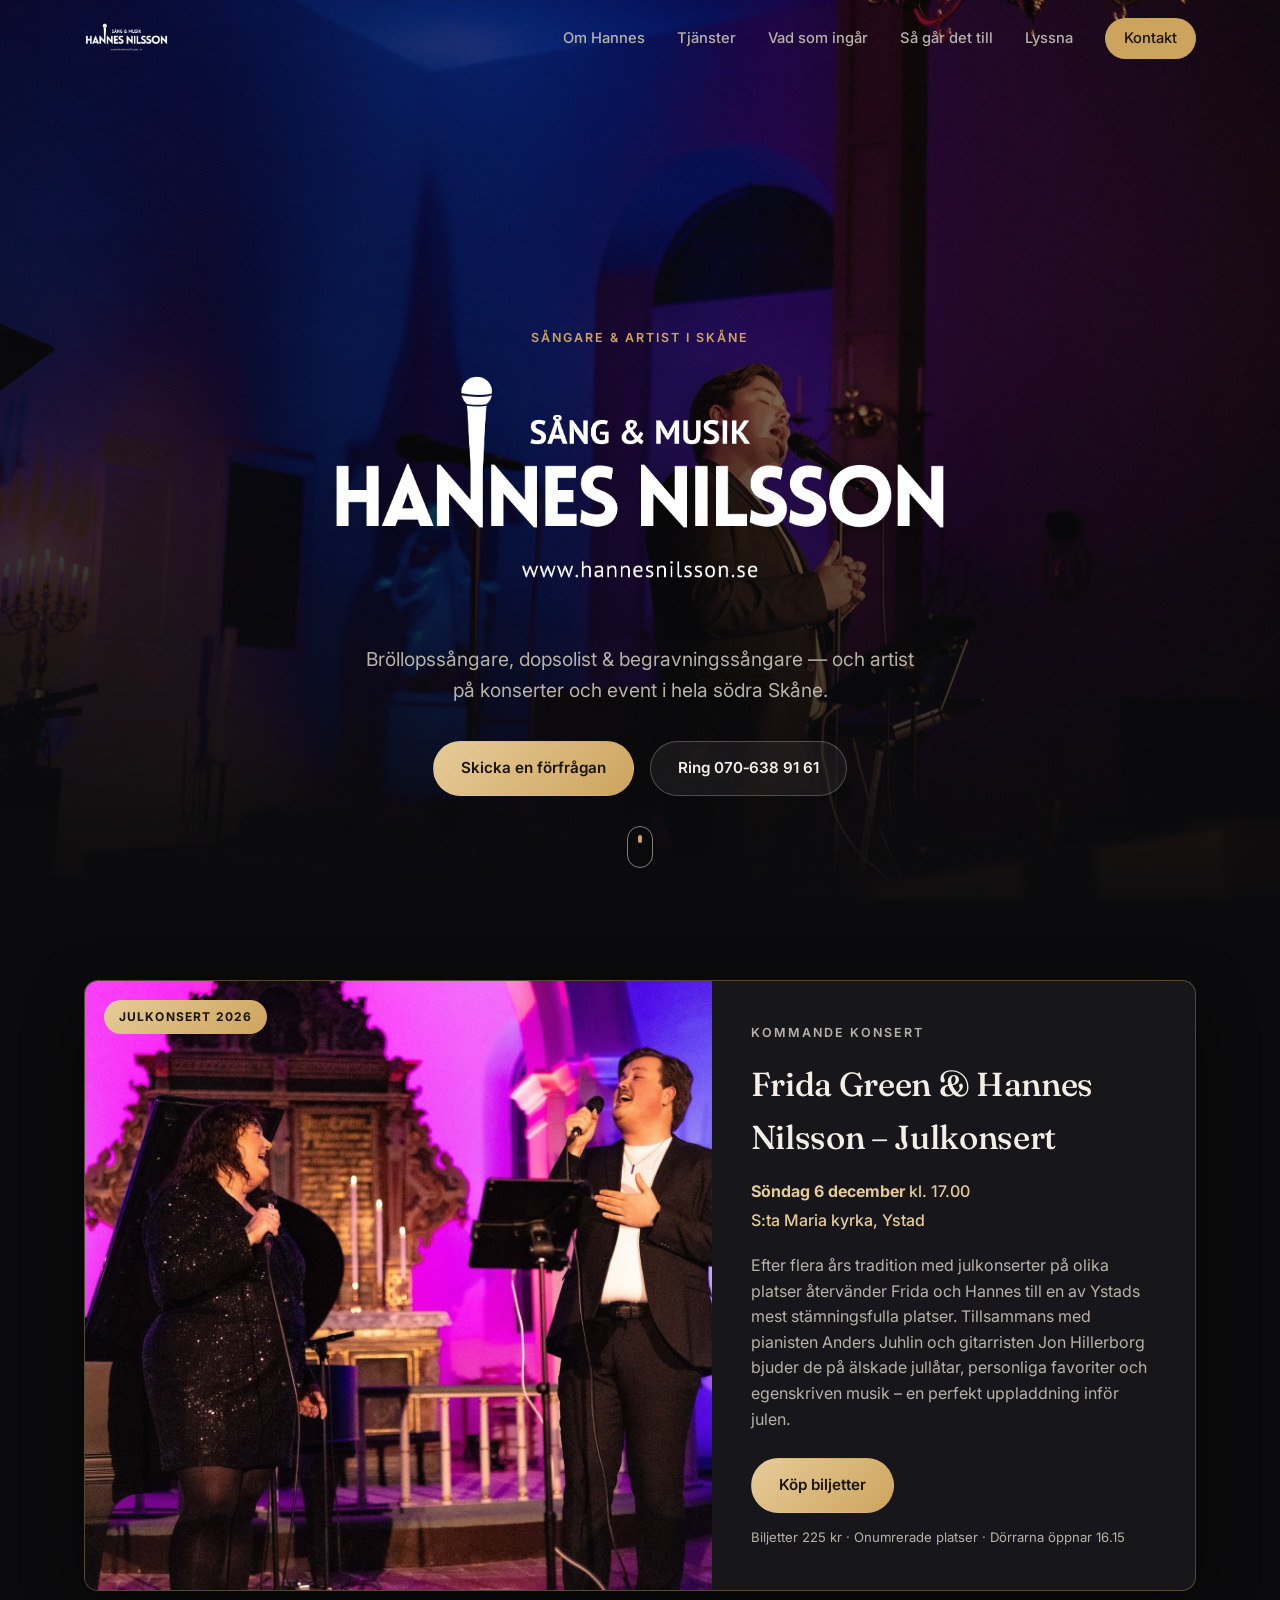
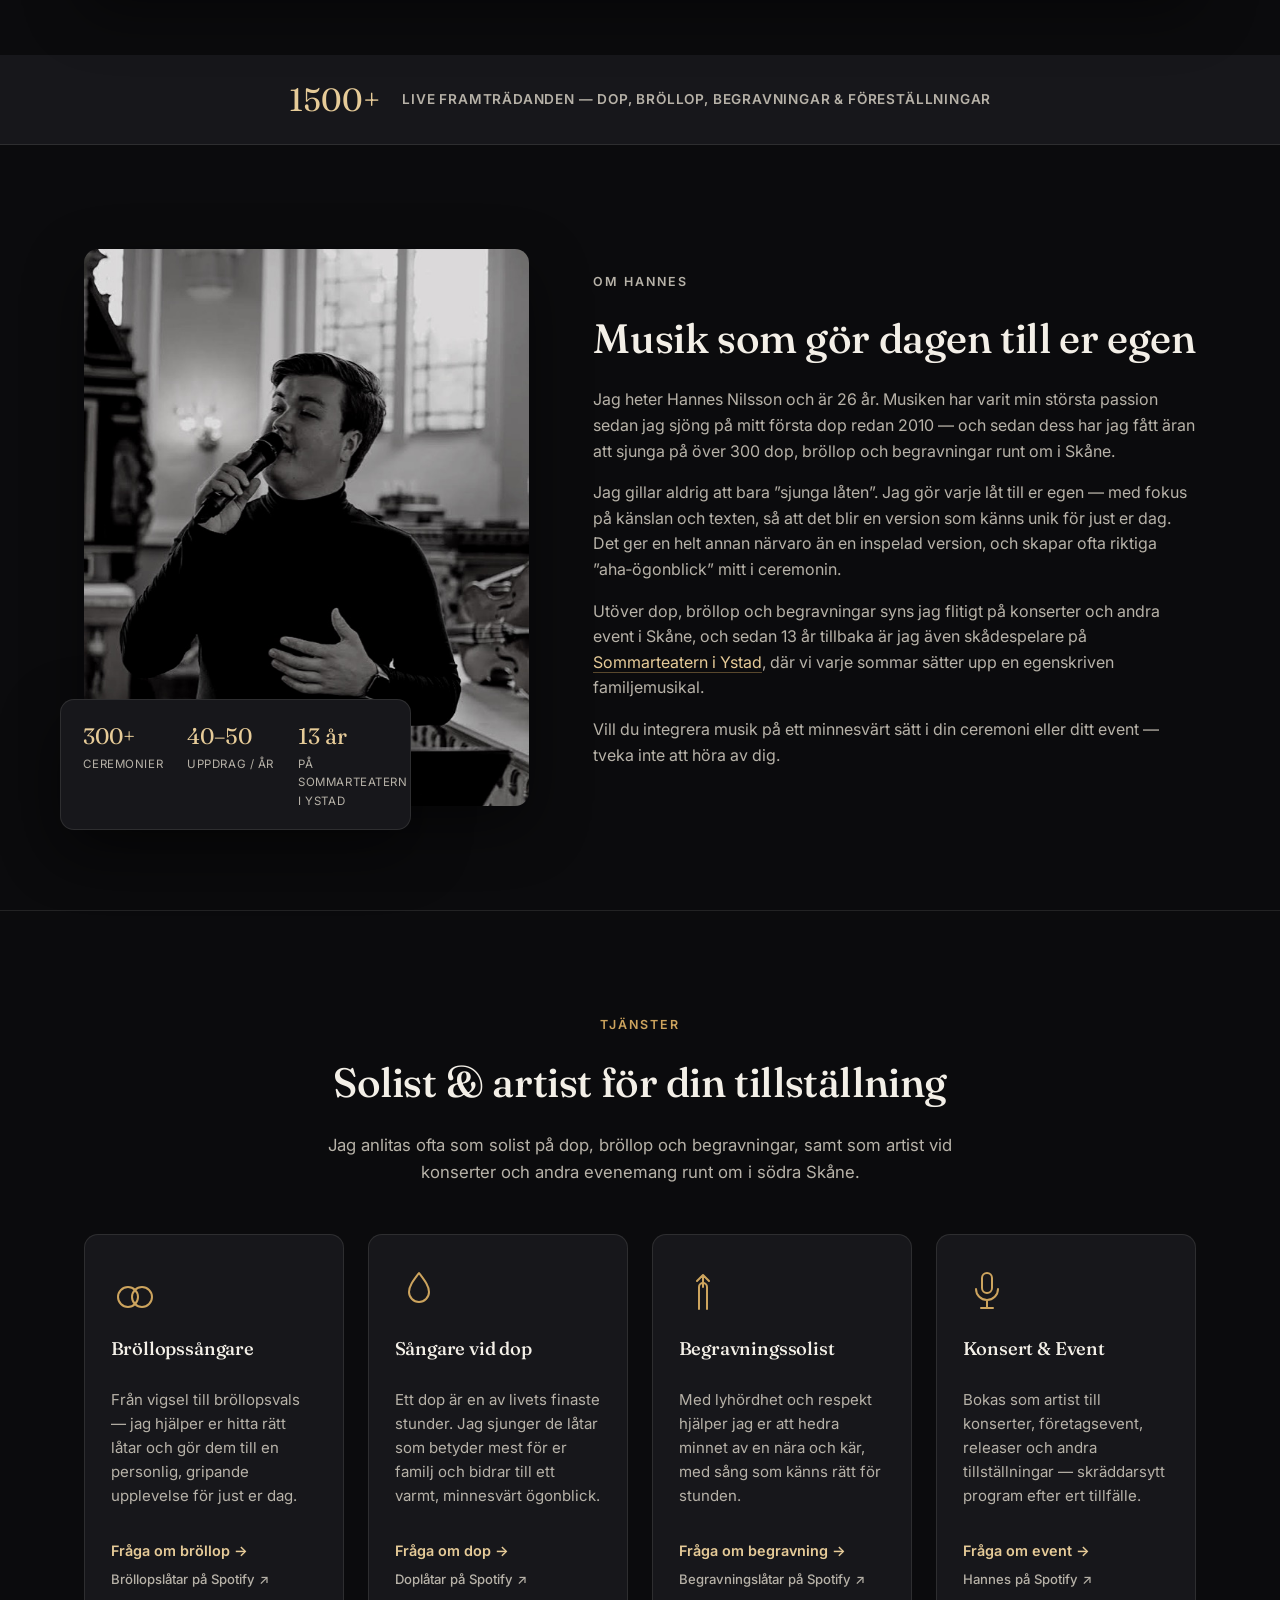
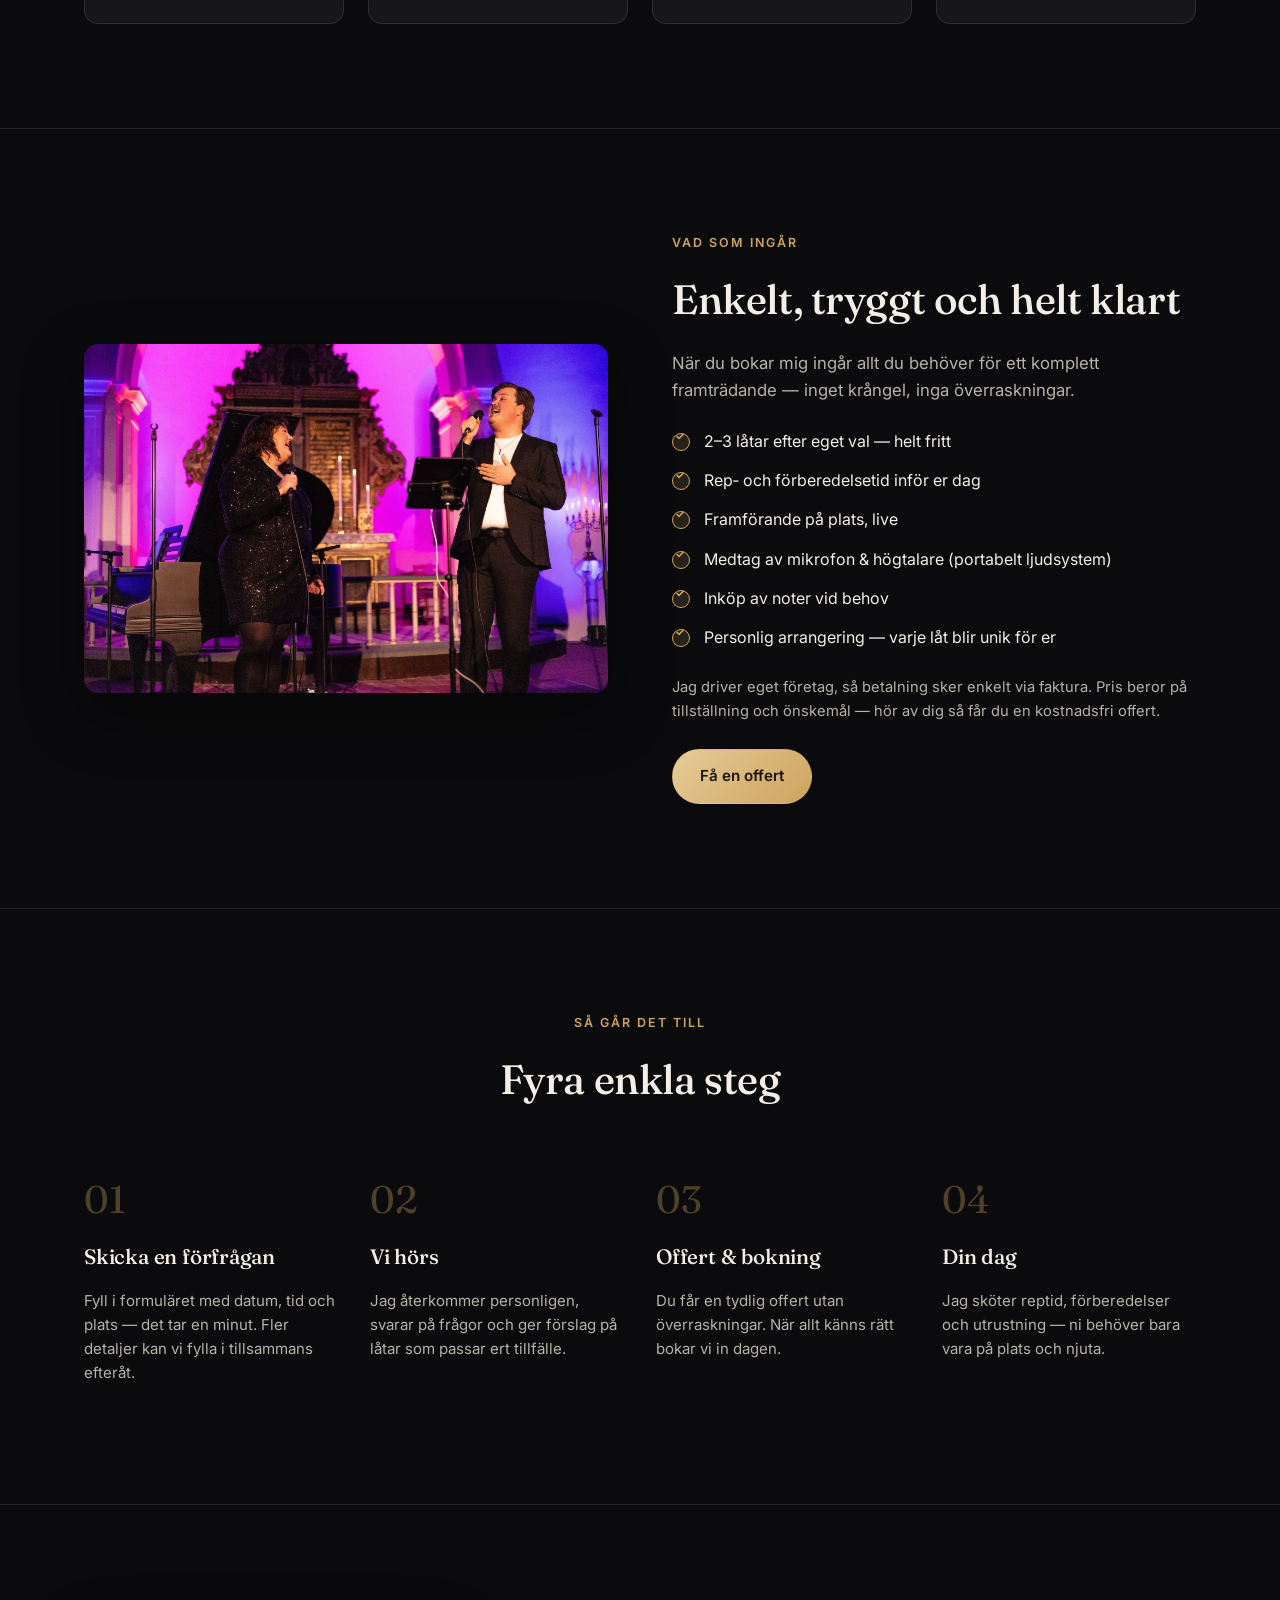
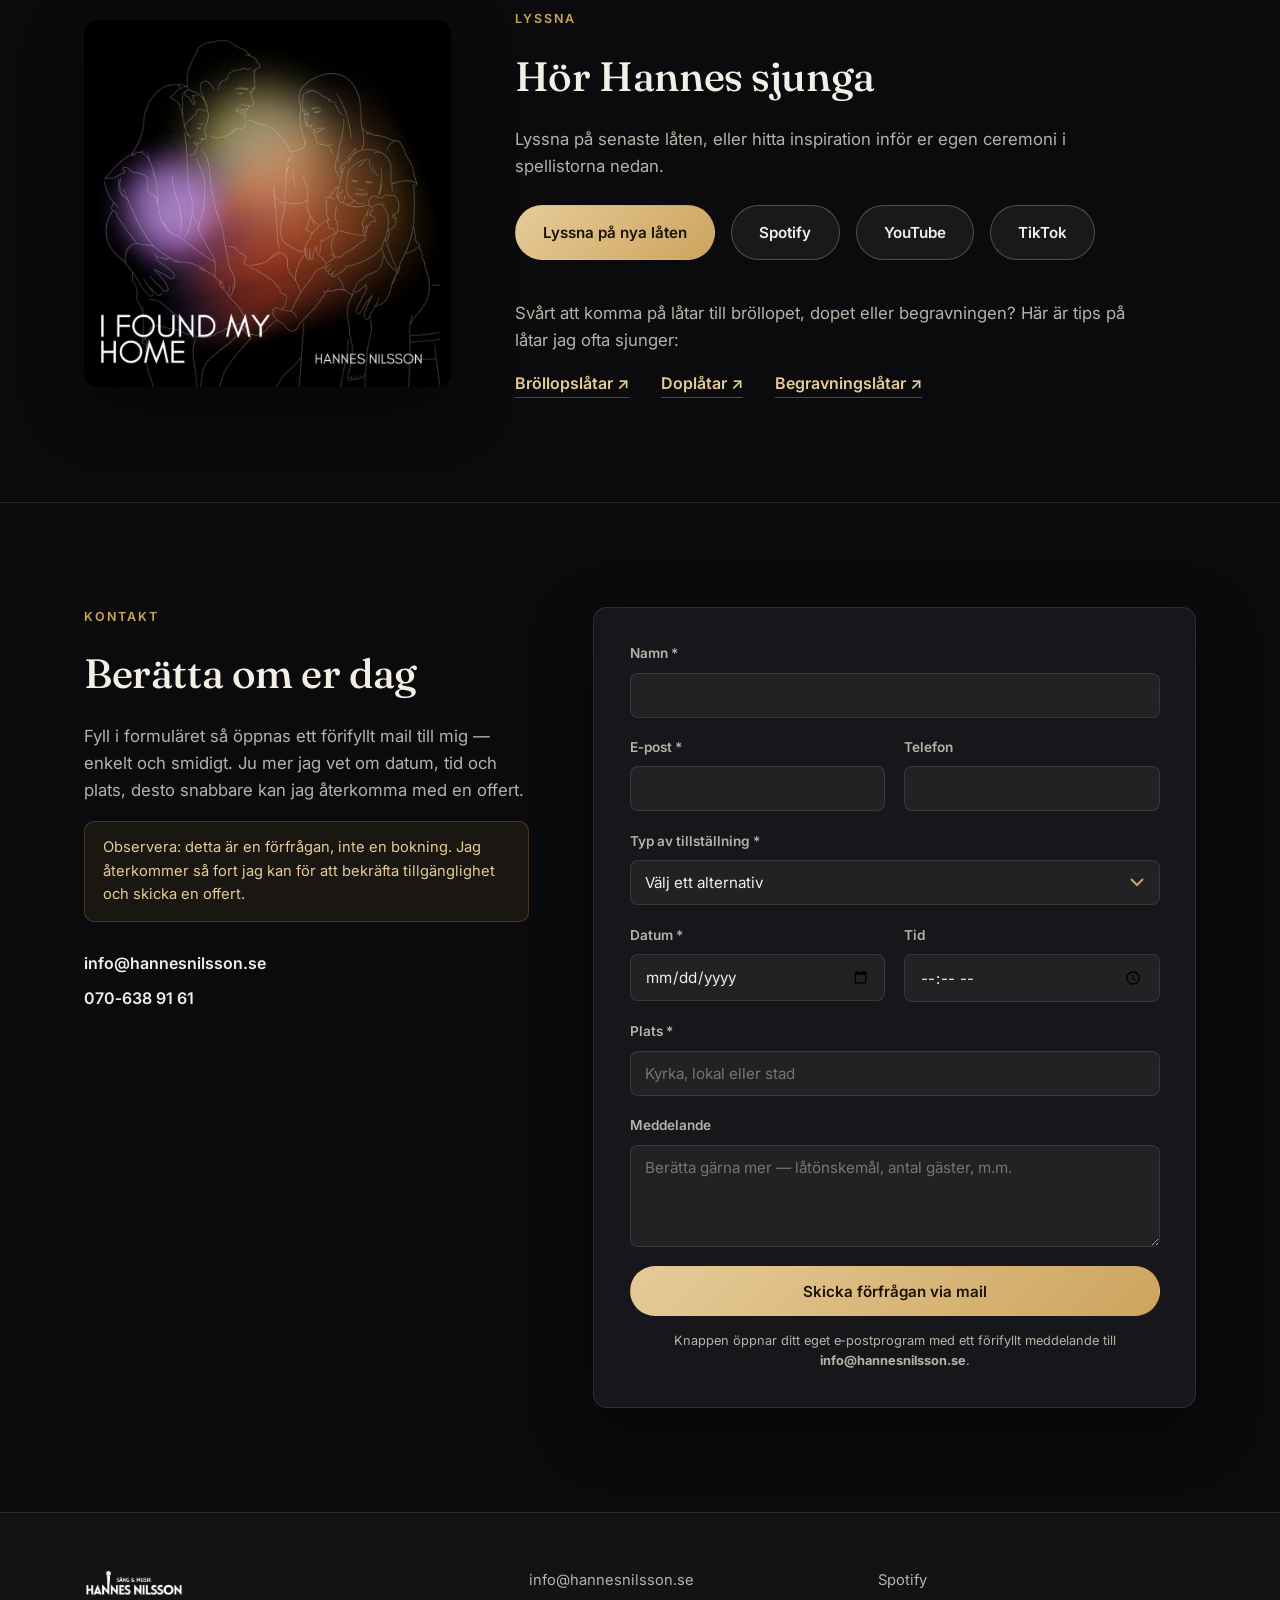
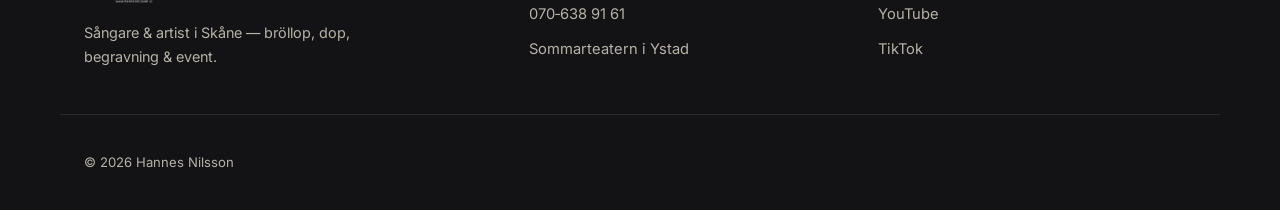
==== commit a8545aa2: "julkonsert" ====
--- a/index.html
+++ b/index.html
@@ -55,6 +55,30 @@
     </a>
   </section>
 
+  <section class="section concert" id="julkonsert">
+    <div class="container">
+      <div class="concert-card">
+        <div class="concert-media">
+          <img src="assets/img/hero-duet.jpg" alt="Frida Green och Hannes Nilsson sjunger tillsammans i kyrka">
+          <span class="concert-badge">Julkonsert 2026</span>
+        </div>
+        <div class="concert-body">
+          <p class="eyebrow">Kommande konsert</p>
+          <h2>Frida Green &amp; Hannes Nilsson – Julkonsert</h2>
+          <ul class="concert-facts">
+            <li><strong>Söndag 6 december</strong> kl. 17.00</li>
+            <li>S:ta Maria kyrka, Ystad</li>
+          </ul>
+          <p>Efter flera års tradition med julkonserter på olika platser återvänder Frida och Hannes till en av Ystads mest stämningsfulla platser. Tillsammans med pianisten Anders Juhlin och gitarristen Jon Hillerborg bjuder de på älskade jullåtar, personliga favoriter och egenskriven musik – en perfekt uppladdning inför julen.</p>
+          <div class="concert-actions">
+            <a href="https://nortic.se/ticket/show/356798?utm_source=spelning.se&amp;utm_medium=referral" target="_blank" rel="noopener" class="btn btn-primary">Köp biljetter</a>
+            <span class="concert-note">Biljetter 225 kr · Onumrerade platser · Dörrarna öppnar 16.15</span>
+          </div>
+        </div>
+      </div>
+    </div>
+  </section>
+
   <section class="stat-banner">
     <div class="container stat-banner-inner">
       <span class="stat-banner-num">1500+</span>
--- a/css/style.css
+++ b/css/style.css
@@ -231,6 +231,45 @@
   100%{ opacity:0; transform: translate(-50%,0); }
 }
 
+/* ---------- Concert ---------- */
+.concert{ padding: 5rem 0 4rem; }
+.concert-card{
+  display: grid;
+  grid-template-columns: 1.3fr 1fr;
+  background: var(--panel);
+  border: 1px solid rgba(205,164,94,0.35);
+  border-radius: var(--radius);
+  overflow: hidden;
+  box-shadow: var(--shadow);
+}
+.concert-media{ position: relative; min-height: 100%; }
+.concert-media img{
+  position: absolute; inset: 0;
+  width: 100%; height: 100%;
+  object-fit: cover;
+  object-position: 62% center;
+}
+.concert-badge{
+  position: absolute;
+  top: 1.2rem; left: 1.2rem;
+  background: linear-gradient(135deg, var(--gold-soft), var(--gold));
+  color: #1a1408;
+  font-size: 0.75rem;
+  font-weight: 700;
+  letter-spacing: 0.1em;
+  text-transform: uppercase;
+  padding: 0.45rem 0.9rem;
+  border-radius: 999px;
+}
+.concert-body{ padding: 2.6rem 2.4rem; }
+.concert-body h2{ font-size: clamp(1.6rem, 2.6vw, 2.2rem); }
+.concert-facts{ margin: 0 0 1.2rem; display: flex; flex-direction: column; gap: 0.2rem; }
+.concert-facts li{ color: var(--gold-soft); font-weight: 500; }
+.concert-facts strong{ font-weight: 700; }
+.concert-body > p{ color: var(--text-muted); }
+.concert-actions{ display: flex; flex-direction: column; align-items: flex-start; gap: 0.9rem; margin-top: 1.6rem; }
+.concert-note{ font-size: 0.82rem; color: var(--text-muted); }
+
 /* ---------- Stat banner ---------- */
 .stat-banner{
   background: var(--panel);
@@ -490,6 +529,8 @@
 /* ---------- Responsive ---------- */
 @media (max-width: 980px){
   .about-grid, .includes-grid, .music-grid, .contact-grid{ grid-template-columns: 1fr; }
+  .concert-card{ grid-template-columns: 1fr; }
+  .concert-media{ aspect-ratio: 3/2; min-height: 0; }
   .includes-media{ order: -1; }
   .service-grid{ grid-template-columns: repeat(2, 1fr); }
   .process-grid{ grid-template-columns: repeat(2, 1fr); }
